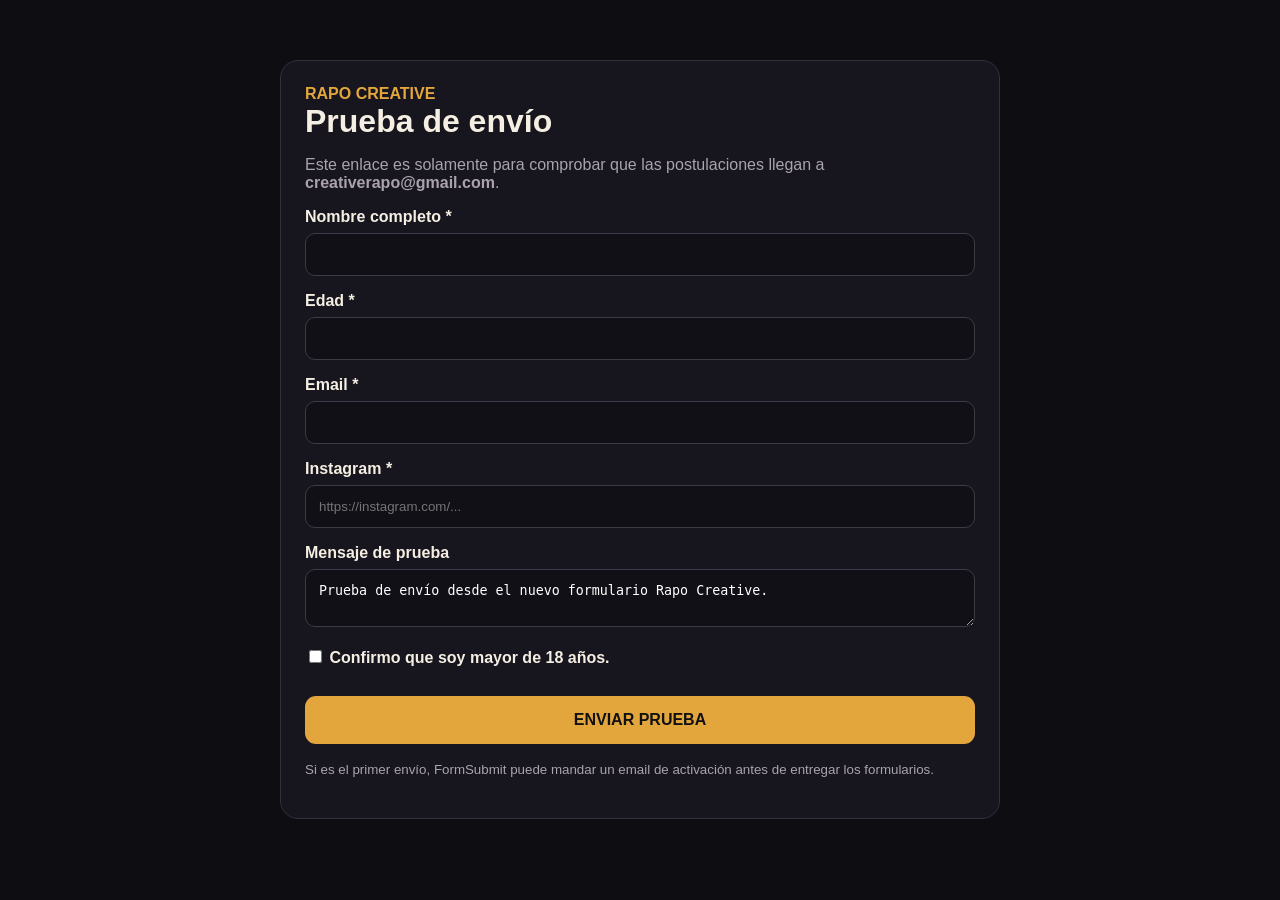
==== index.html @ e2585f9c "Agregar formulario de prueba Rapo Creative" ====
<!doctype html>
<html lang="es">
<head>
<meta charset="utf-8">
<meta name="viewport" content="width=device-width,initial-scale=1">
<title>Prueba Formulario Rapo Creative</title>
<style>
body{margin:0;background:#0E0D12;color:#F5EFE3;font-family:Arial,sans-serif}
main{max-width:720px;margin:40px auto;padding:20px}
.card{background:#17151d;border:1px solid #342f3a;border-radius:18px;padding:24px}
h1{margin:0 0 8px} .gold{color:#E3A63D}
p{color:#aaa3af}
label{display:block;margin:16px 0 7px;font-weight:700}
input,textarea,select{width:100%;box-sizing:border-box;padding:13px;border-radius:10px;border:1px solid #403947;background:#111017;color:#fff}
button{width:100%;padding:15px;margin-top:22px;border:0;border-radius:11px;background:#E3A63D;color:#111;font-weight:800;font-size:16px;cursor:pointer}
small{color:#aaa3af}
</style>
</head>
<body>
<main>
<div class="card">
<div class="gold"><strong>RAPO CREATIVE</strong></div>
<h1>Prueba de envío</h1>
<p>Este enlace es solamente para comprobar que las postulaciones llegan a <strong>creativerapo@gmail.com</strong>.</p>
<form action="https://formsubmit.co/creativerapo@gmail.com" method="POST">
<input type="hidden" name="_subject" value="PRUEBA - Formulario Rapo Creative">
<input type="hidden" name="_template" value="table">
<input type="hidden" name="_next" value="https://raw.githack.com/cristianramirez-mateo/rapo-sitio-web.-/main/gracias.html">
<input type="text" name="_honey" style="display:none">
<label>Nombre completo *</label><input name="Nombre completo" required>
<label>Edad *</label><input type="number" min="18" name="Edad" required>
<label>Email *</label><input type="email" name="Email" required>
<label>Instagram *</label><input type="url" name="Instagram" placeholder="https://instagram.com/..." required>
<label>Mensaje de prueba</label><textarea name="Mensaje de prueba">Prueba de envío desde el nuevo formulario Rapo Creative.</textarea>
<label><input type="checkbox" required style="width:auto"> Confirmo que soy mayor de 18 años.</label>
<button type="submit">ENVIAR PRUEBA</button>
</form>
<p><small>Si es el primer envío, FormSubmit puede mandar un email de activación antes de entregar los formularios.</small></p>
</div>
</main>
</body>
</html>
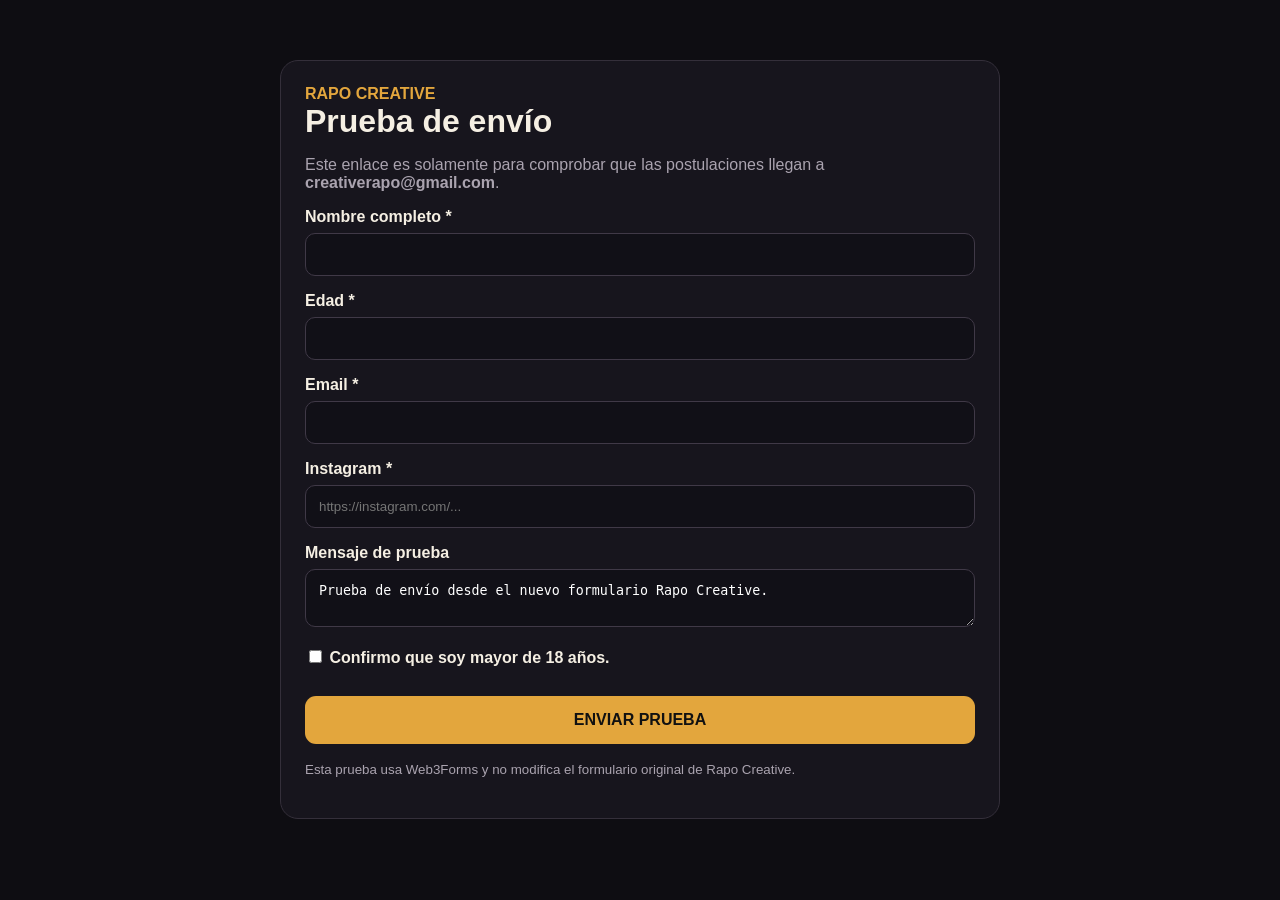
==== commit e7ce7750: "Cambiar formulario de prueba a Web3Forms" ====
--- a/index.html
+++ b/index.html
@@ -22,20 +22,20 @@
 <div class="gold"><strong>RAPO CREATIVE</strong></div>
 <h1>Prueba de envío</h1>
 <p>Este enlace es solamente para comprobar que las postulaciones llegan a <strong>creativerapo@gmail.com</strong>.</p>
-<form action="https://formsubmit.co/creativerapo@gmail.com" method="POST">
-<input type="hidden" name="_subject" value="PRUEBA - Formulario Rapo Creative">
-<input type="hidden" name="_template" value="table">
-<input type="hidden" name="_next" value="https://raw.githack.com/cristianramirez-mateo/rapo-sitio-web.-/main/gracias.html">
-<input type="text" name="_honey" style="display:none">
+<form action="https://api.web3forms.com/submit" method="POST">
+<input type="hidden" name="access_key" value="8ae5354d-b892-465c-84c2-dd9c4e1b7db2">
+<input type="hidden" name="subject" value="PRUEBA - Formulario Rapo Creative">
+<input type="hidden" name="redirect" value="https://raw.githack.com/cristianramirez-mateo/rapo-sitio-web.-/main/gracias.html">
+<input type="checkbox" name="botcheck" style="display:none">
 <label>Nombre completo *</label><input name="Nombre completo" required>
 <label>Edad *</label><input type="number" min="18" name="Edad" required>
-<label>Email *</label><input type="email" name="Email" required>
+<label>Email *</label><input type="email" name="email" required>
 <label>Instagram *</label><input type="url" name="Instagram" placeholder="https://instagram.com/..." required>
 <label>Mensaje de prueba</label><textarea name="Mensaje de prueba">Prueba de envío desde el nuevo formulario Rapo Creative.</textarea>
 <label><input type="checkbox" required style="width:auto"> Confirmo que soy mayor de 18 años.</label>
 <button type="submit">ENVIAR PRUEBA</button>
 </form>
-<p><small>Si es el primer envío, FormSubmit puede mandar un email de activación antes de entregar los formularios.</small></p>
+<p><small>Esta prueba usa Web3Forms y no modifica el formulario original de Rapo Creative.</small></p>
 </div>
 </main>
 </body>
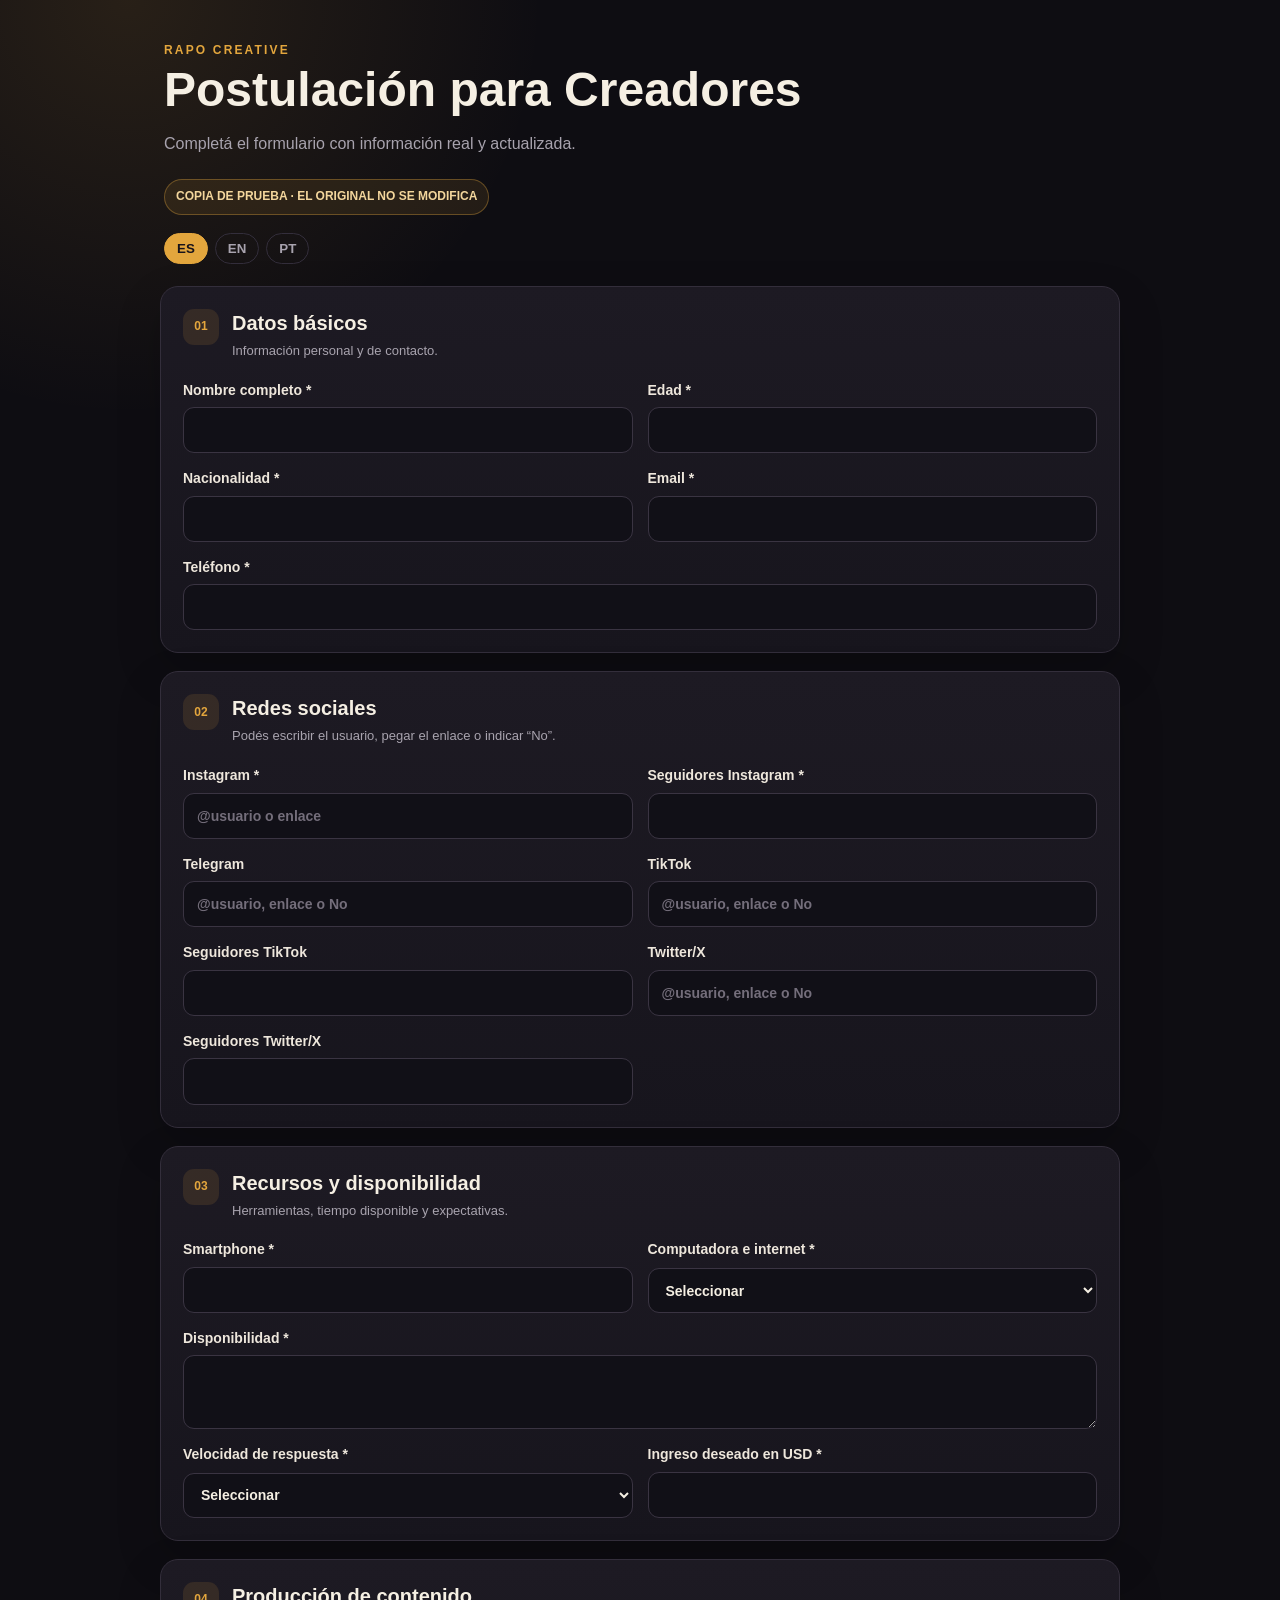
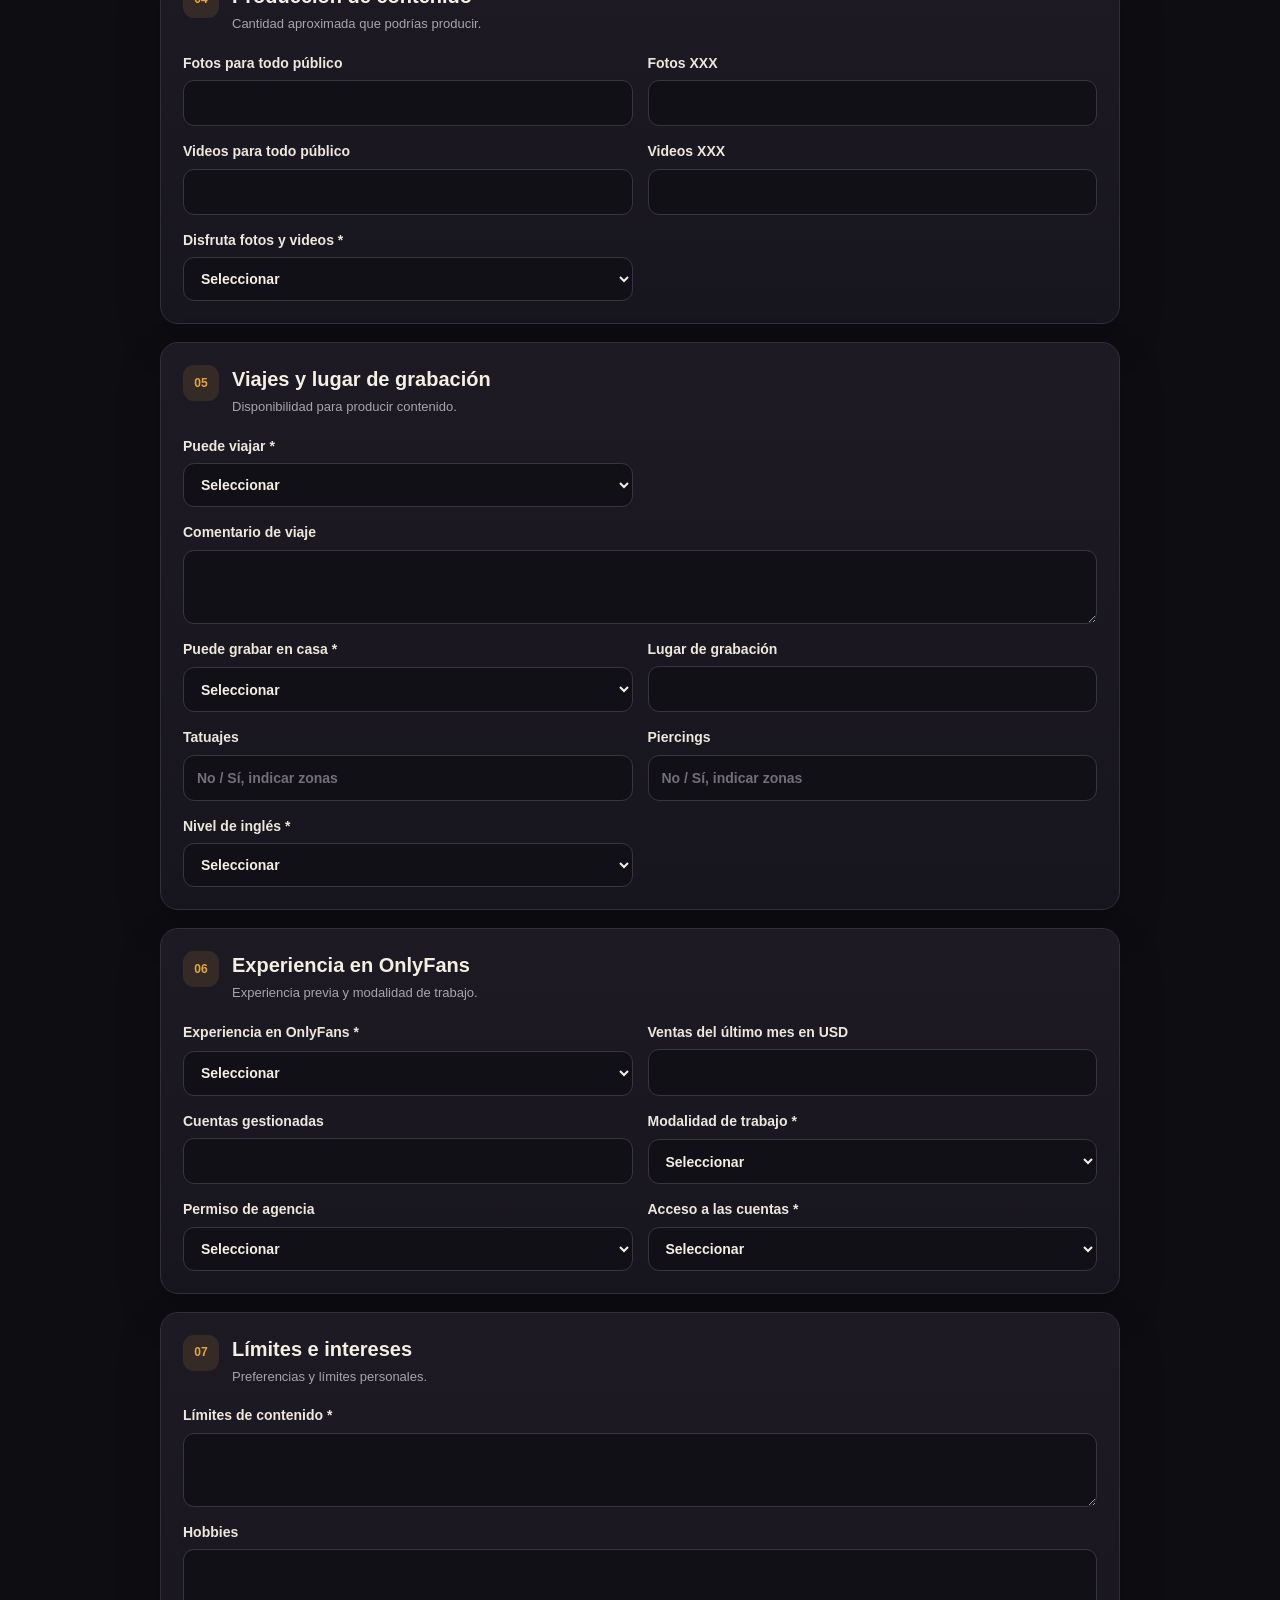
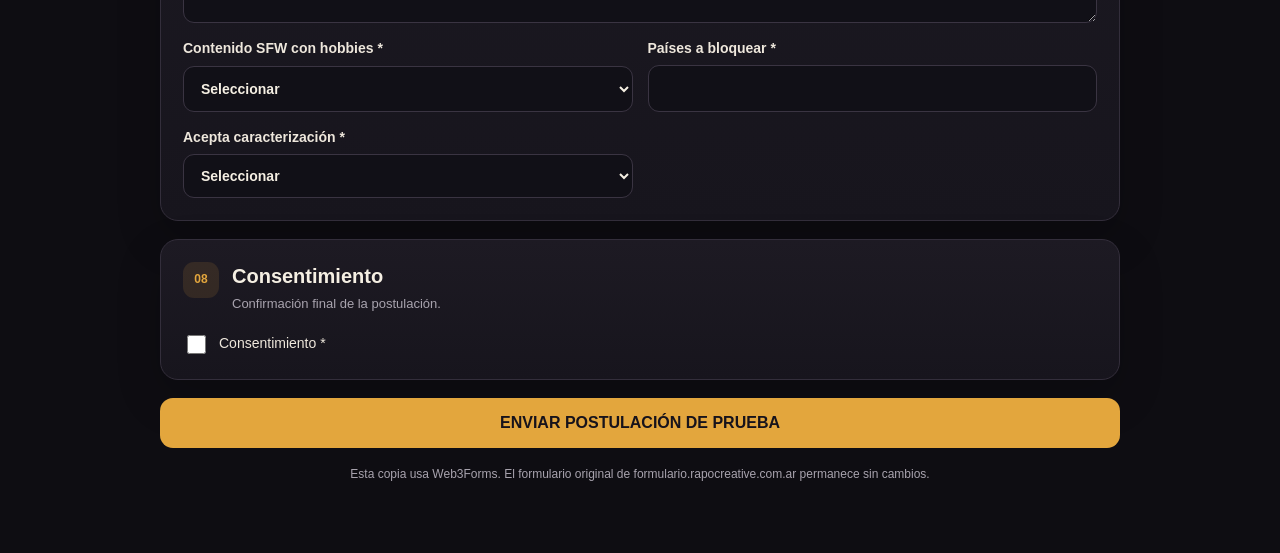
==== commit fe933c3b: "Usar formulario completo como página principal" ====
--- a/index.html
+++ b/index.html
@@ -3,40 +3,173 @@
 <head>
 <meta charset="utf-8">
 <meta name="viewport" content="width=device-width,initial-scale=1">
-<title>Prueba Formulario Rapo Creative</title>
+<title>Rapo Creative — Postulación para Creadores (Prueba)</title>
 <style>
-body{margin:0;background:#0E0D12;color:#F5EFE3;font-family:Arial,sans-serif}
-main{max-width:720px;margin:40px auto;padding:20px}
-.card{background:#17151d;border:1px solid #342f3a;border-radius:18px;padding:24px}
-h1{margin:0 0 8px} .gold{color:#E3A63D}
-p{color:#aaa3af}
-label{display:block;margin:16px 0 7px;font-weight:700}
-input,textarea,select{width:100%;box-sizing:border-box;padding:13px;border-radius:10px;border:1px solid #403947;background:#111017;color:#fff}
-button{width:100%;padding:15px;margin-top:22px;border:0;border-radius:11px;background:#E3A63D;color:#111;font-weight:800;font-size:16px;cursor:pointer}
-small{color:#aaa3af}
+:root{--bg:#0E0D12;--panel:#17151d;--panel2:#1d1a23;--gold:#E3A63D;--cream:#F5EFE3;--muted:#A8A3AE;--line:#332e3b;--ok:#b9efc8;--err:#ffc2c2}
+*{box-sizing:border-box}html{scroll-behavior:smooth}body{margin:0;background:radial-gradient(circle at 10% 0%,rgba(227,166,61,.12),transparent 26rem),var(--bg);color:var(--cream);font-family:Arial,Helvetica,sans-serif;line-height:1.45}
+main{width:min(960px,calc(100% - 24px));margin:0 auto;padding:34px 0 70px}.hero{padding:8px 4px 22px}.brand{color:var(--gold);font-size:12px;letter-spacing:.18em;font-weight:800}.hero h1{margin:5px 0 10px;font-size:clamp(30px,5vw,48px);line-height:1.08}.hero p{color:var(--muted);max-width:720px}.test{display:inline-block;margin-top:8px;padding:8px 11px;border-radius:999px;background:rgba(227,166,61,.10);border:1px solid rgba(227,166,61,.35);color:#f3d69c;font-size:12px;font-weight:700}
+.langs{display:flex;gap:7px;margin-top:18px}.lang{border:1px solid var(--line);background:transparent;color:var(--muted);border-radius:999px;padding:7px 12px;font-weight:800;cursor:pointer}.lang.active{background:var(--gold);color:#17131b;border-color:var(--gold)}
+form{display:grid;gap:18px}.card{background:linear-gradient(180deg,var(--panel2),var(--panel));border:1px solid var(--line);border-radius:18px;padding:22px;box-shadow:0 18px 45px rgba(0,0,0,.18)}
+.heading{display:flex;gap:13px;align-items:flex-start;margin-bottom:19px}.num{width:36px;height:36px;display:grid;place-items:center;border-radius:11px;background:rgba(227,166,61,.12);color:var(--gold);font-weight:800;font-size:12px}.heading h2{margin:0;font-size:20px}.heading p{margin:4px 0 0;color:var(--muted);font-size:13px}
+.grid{display:grid;grid-template-columns:repeat(2,minmax(0,1fr));gap:15px}.full{grid-column:1/-1}
+label{display:grid;gap:7px;color:#eee7dc;font-size:14px;font-weight:700}input,select,textarea{width:100%;border:1px solid #3a3442;background:#111017;color:var(--cream);border-radius:11px;padding:12px 13px;font:inherit;outline:none}textarea{resize:vertical;min-height:74px}input:focus,select:focus,textarea:focus{border-color:var(--gold);box-shadow:0 0 0 3px rgba(227,166,61,.12)}input::placeholder,textarea::placeholder{color:#746e7b}
+.check{display:flex;align-items:flex-start;gap:10px}.check input{width:19px;height:19px;margin-top:2px;accent-color:var(--gold)}.check label{display:block;font-weight:500}
+button.submit{width:100%;border:0;border-radius:13px;padding:16px;background:var(--gold);color:#17131b;font-size:16px;font-weight:900;cursor:pointer}button.submit:disabled{opacity:.6;cursor:not-allowed}
+#result{display:none;padding:14px;border-radius:11px;font-weight:700}.ok{display:block!important;background:#13371f;color:var(--ok);border:1px solid #285d38}.err{display:block!important;background:#3c1717;color:var(--err);border:1px solid #704040}
+.note{text-align:center;color:var(--muted);font-size:12px;margin:0}.hp{display:none!important}
+@media(max-width:700px){.grid{grid-template-columns:1fr}.full{grid-column:auto}.card{padding:17px}}
 </style>
 </head>
 <body>
 <main>
-<div class="card">
-<div class="gold"><strong>RAPO CREATIVE</strong></div>
-<h1>Prueba de envío</h1>
-<p>Este enlace es solamente para comprobar que las postulaciones llegan a <strong>creativerapo@gmail.com</strong>.</p>
-<form action="https://api.web3forms.com/submit" method="POST">
+<section class="hero">
+  <div class="brand">RAPO CREATIVE</div>
+  <h1 id="pageTitle">Postulación para Creadores</h1>
+  <p id="pageIntro">Completá el formulario con información real y actualizada.</p>
+  <span class="test">COPIA DE PRUEBA · EL ORIGINAL NO SE MODIFICA</span>
+  <div class="langs">
+    <button class="lang active" type="button" data-lang="ES">ES</button>
+    <button class="lang" type="button" data-lang="EN">EN</button>
+    <button class="lang" type="button" data-lang="PT">PT</button>
+  </div>
+</section>
+
+<form id="applicationForm">
 <input type="hidden" name="access_key" value="8ae5354d-b892-465c-84c2-dd9c4e1b7db2">
-<input type="hidden" name="subject" value="PRUEBA - Formulario Rapo Creative">
-<input type="hidden" name="redirect" value="https://raw.githack.com/cristianramirez-mateo/rapo-sitio-web.-/main/gracias.html">
-<input type="checkbox" name="botcheck" style="display:none">
-<label>Nombre completo *</label><input name="Nombre completo" required>
-<label>Edad *</label><input type="number" min="18" name="Edad" required>
-<label>Email *</label><input type="email" name="email" required>
-<label>Instagram *</label><input type="url" name="Instagram" placeholder="https://instagram.com/..." required>
-<label>Mensaje de prueba</label><textarea name="Mensaje de prueba">Prueba de envío desde el nuevo formulario Rapo Creative.</textarea>
-<label><input type="checkbox" required style="width:auto"> Confirmo que soy mayor de 18 años.</label>
-<button type="submit">ENVIAR PRUEBA</button>
+<input type="hidden" name="subject" value="Nueva postulación Rapo Creative">
+<input type="hidden" name="Idioma" id="idioma" value="ES">
+<input type="checkbox" name="botcheck" class="hp">
+
+<section class="card">
+<div class="heading"><div class="num">01</div><div><h2>Datos básicos</h2><p>Información personal y de contacto.</p></div></div>
+<div class="grid">
+<label>Nombre completo *<input name="Nombre completo" autocomplete="name" required></label>
+<label>Edad *<input type="number" name="Edad" min="18" max="99" required></label>
+<label>Nacionalidad *<input name="Nacionalidad" required></label>
+<label>Email *<input type="email" name="Email" autocomplete="email" required></label>
+<label class="full">Teléfono *<input type="tel" name="Teléfono" autocomplete="tel" required></label>
+</div>
+</section>
+
+<section class="card">
+<div class="heading"><div class="num">02</div><div><h2>Redes sociales</h2><p>Podés escribir el usuario, pegar el enlace o indicar “No”.</p></div></div>
+<div class="grid">
+<label>Instagram *<input name="Instagram" placeholder="@usuario o enlace" required></label>
+<label>Seguidores Instagram *<input type="number" name="Seguidores Instagram" min="0" required></label>
+<label>Telegram<input name="Telegram" placeholder="@usuario, enlace o No"></label>
+<label>TikTok<input name="TikTok" placeholder="@usuario, enlace o No"></label>
+<label>Seguidores TikTok<input type="number" name="Seguidores TikTok" min="0"></label>
+<label>Twitter/X<input name="Twitter/X" placeholder="@usuario, enlace o No"></label>
+<label>Seguidores Twitter/X<input type="number" name="Seguidores Twitter/X" min="0"></label>
+</div>
+</section>
+
+<section class="card">
+<div class="heading"><div class="num">03</div><div><h2>Recursos y disponibilidad</h2><p>Herramientas, tiempo disponible y expectativas.</p></div></div>
+<div class="grid">
+<label>Smartphone *<input name="Smartphone" required></label>
+<label>Computadora e internet *
+<select name="Computadora e internet" required><option value="">Seleccionar</option><option>Tengo ambos</option><option>Solo computadora</option><option>Solo internet</option><option>No tengo</option></select></label>
+<label class="full">Disponibilidad *<textarea name="Disponibilidad" required></textarea></label>
+<label>Velocidad de respuesta *
+<select name="Velocidad de respuesta" required><option value="">Seleccionar</option><option>Rápido</option><option>Normal</option><option>Limitado</option></select></label>
+<label>Ingreso deseado en USD *<input type="number" name="Ingreso deseado en USD" min="0" step="1" required></label>
+</div>
+</section>
+
+<section class="card">
+<div class="heading"><div class="num">04</div><div><h2>Producción de contenido</h2><p>Cantidad aproximada que podrías producir.</p></div></div>
+<div class="grid">
+<label>Fotos para todo público<input type="number" name="Fotos para todo público" min="0"></label>
+<label>Fotos XXX<input type="number" name="Fotos XXX" min="0"></label>
+<label>Videos para todo público<input type="number" name="Videos para todo público" min="0"></label>
+<label>Videos XXX<input type="number" name="Videos XXX" min="0"></label>
+<label>Disfruta fotos y videos *
+<select name="Disfruta fotos y videos" required><option value="">Seleccionar</option><option>Sí</option><option>No</option></select></label>
+</div>
+</section>
+
+<section class="card">
+<div class="heading"><div class="num">05</div><div><h2>Viajes y lugar de grabación</h2><p>Disponibilidad para producir contenido.</p></div></div>
+<div class="grid">
+<label>Puede viajar *
+<select name="Puede viajar" required><option value="">Seleccionar</option><option>Sí</option><option>No</option></select></label>
+<label class="full">Comentario de viaje<textarea name="Comentario de viaje"></textarea></label>
+<label>Puede grabar en casa *
+<select name="Puede grabar en casa" required><option value="">Seleccionar</option><option>Sí</option><option>No</option></select></label>
+<label>Lugar de grabación<input name="Lugar de grabación"></label>
+<label>Tatuajes<input name="Tatuajes" placeholder="No / Sí, indicar zonas"></label>
+<label>Piercings<input name="Piercings" placeholder="No / Sí, indicar zonas"></label>
+<label>Nivel de inglés *
+<select name="Nivel de inglés" required><option value="">Seleccionar</option><option>0</option><option>Básico</option><option>Intermedio</option><option>Avanzado</option></select></label>
+</div>
+</section>
+
+<section class="card">
+<div class="heading"><div class="num">06</div><div><h2>Experiencia en OnlyFans</h2><p>Experiencia previa y modalidad de trabajo.</p></div></div>
+<div class="grid">
+<label>Experiencia en OnlyFans *
+<select name="Experiencia en OnlyFans" required><option value="">Seleccionar</option><option>Sí</option><option>No</option></select></label>
+<label>Ventas del último mes en USD<input type="number" name="Ventas del último mes en USD" min="0" step="0.01"></label>
+<label>Cuentas gestionadas<input type="number" name="Cuentas gestionadas" min="0"></label>
+<label>Modalidad de trabajo *
+<select name="Modalidad de trabajo" required><option value="">Seleccionar</option><option>Sola</option><option>Con agencia</option><option>Con equipo</option></select></label>
+<label>Permiso de agencia
+<select name="Permiso de agencia"><option value="">Seleccionar</option><option>Sí</option><option>No</option><option>No aplica</option></select></label>
+<label>Acceso a las cuentas *
+<select name="Acceso a las cuentas" required><option value="">Seleccionar</option><option>Mantener acceso</option><option>Acceso compartido</option><option>A definir</option></select></label>
+</div>
+</section>
+
+<section class="card">
+<div class="heading"><div class="num">07</div><div><h2>Límites e intereses</h2><p>Preferencias y límites personales.</p></div></div>
+<div class="grid">
+<label class="full">Límites de contenido *<textarea name="Límites de contenido" required></textarea></label>
+<label class="full">Hobbies<textarea name="Hobbies"></textarea></label>
+<label>Contenido SFW con hobbies *
+<select name="Contenido SFW con hobbies" required><option value="">Seleccionar</option><option>Sí</option><option>No</option></select></label>
+<label>Países a bloquear *<input name="Países a bloquear" required></label>
+<label>Acepta caracterización *
+<select name="Acepta caracterización" required><option value="">Seleccionar</option><option>Sí</option><option>No</option><option>Depende</option></select></label>
+</div>
+</section>
+
+<section class="card">
+<div class="heading"><div class="num">08</div><div><h2>Consentimiento</h2><p>Confirmación final de la postulación.</p></div></div>
+<div class="check">
+<input id="consent" type="checkbox" name="Consentimiento" value="Sí" required>
+<label for="consent">Consentimiento *</label>
+</div>
+</section>
+
+<div id="result"></div>
+<button class="submit" id="submitBtn" type="submit">ENVIAR POSTULACIÓN DE PRUEBA</button>
+<p class="note">Esta copia usa Web3Forms. El formulario original de formulario.rapocreative.com.ar permanece sin cambios.</p>
 </form>
-<p><small>Esta prueba usa Web3Forms y no modifica el formulario original de Rapo Creative.</small></p>
-</div>
 </main>
+<script>
+const form=document.getElementById('applicationForm');
+const result=document.getElementById('result');
+const btn=document.getElementById('submitBtn');
+const idioma=document.getElementById('idioma');
+document.querySelectorAll('.lang').forEach(b=>b.addEventListener('click',()=>{
+ document.querySelectorAll('.lang').forEach(x=>x.classList.remove('active'));
+ b.classList.add('active'); idioma.value=b.dataset.lang;
+}));
+form.addEventListener('submit',async(e)=>{
+ e.preventDefault(); result.className=''; result.style.display='none'; result.textContent='';
+ if(!form.checkValidity()){form.reportValidity();return}
+ btn.disabled=true;btn.textContent='ENVIANDO...';
+ try{
+  const obj=Object.fromEntries(new FormData(form).entries());
+  obj.Email=obj.Email||''; obj.email=obj.Email;
+  const res=await fetch('https://api.web3forms.com/submit',{method:'POST',headers:{'Content-Type':'application/json','Accept':'application/json'},body:JSON.stringify(obj)});
+  const data=await res.json().catch(()=>({}));
+  if(res.ok&&data.success){result.textContent='✓ Postulación enviada correctamente. Revisá creativerapo@gmail.com.';result.className='ok';form.reset();idioma.value='ES'}
+  else{result.textContent='Error Web3Forms: '+(data.message||('HTTP '+res.status));result.className='err'}
+ }catch(err){result.textContent='Error de conexión: '+err.message;result.className='err'}
+ finally{btn.disabled=false;btn.textContent='ENVIAR POSTULACIÓN DE PRUEBA'}
+});
+</script>
 </body>
 </html>
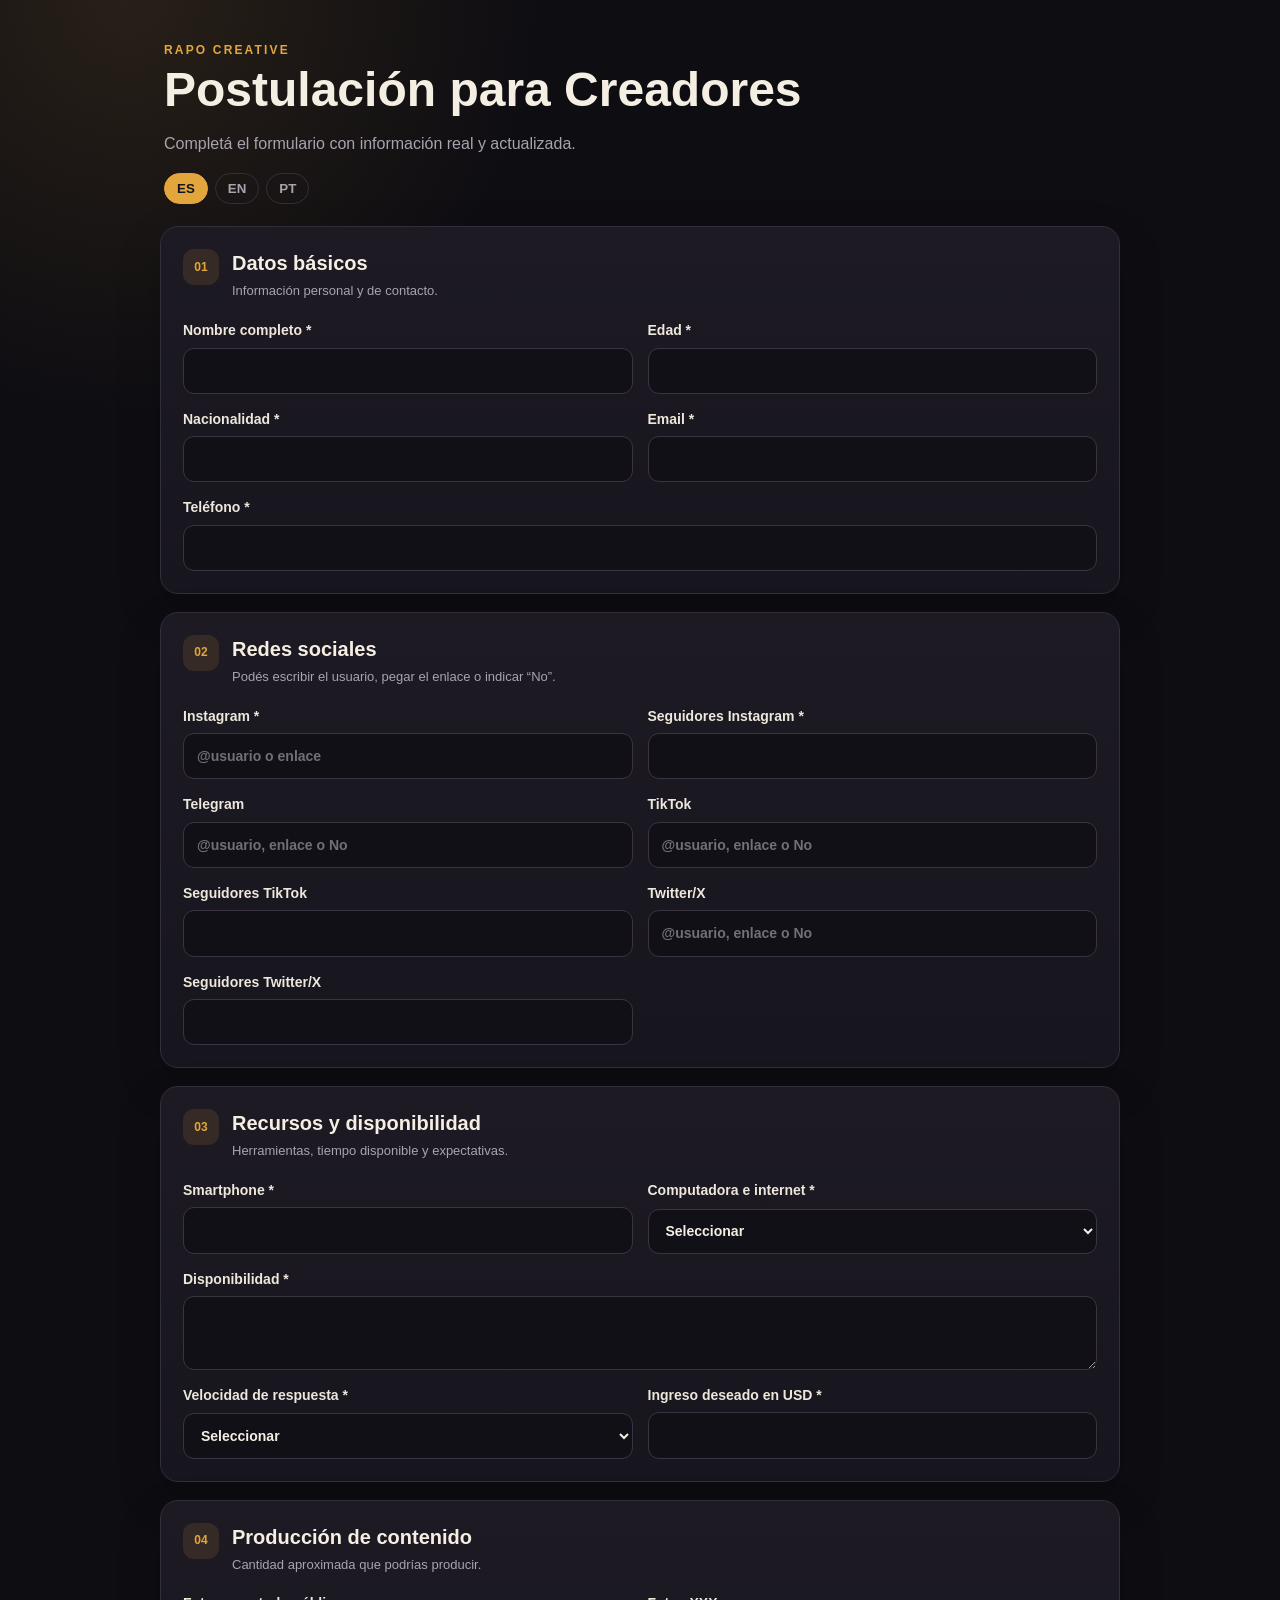
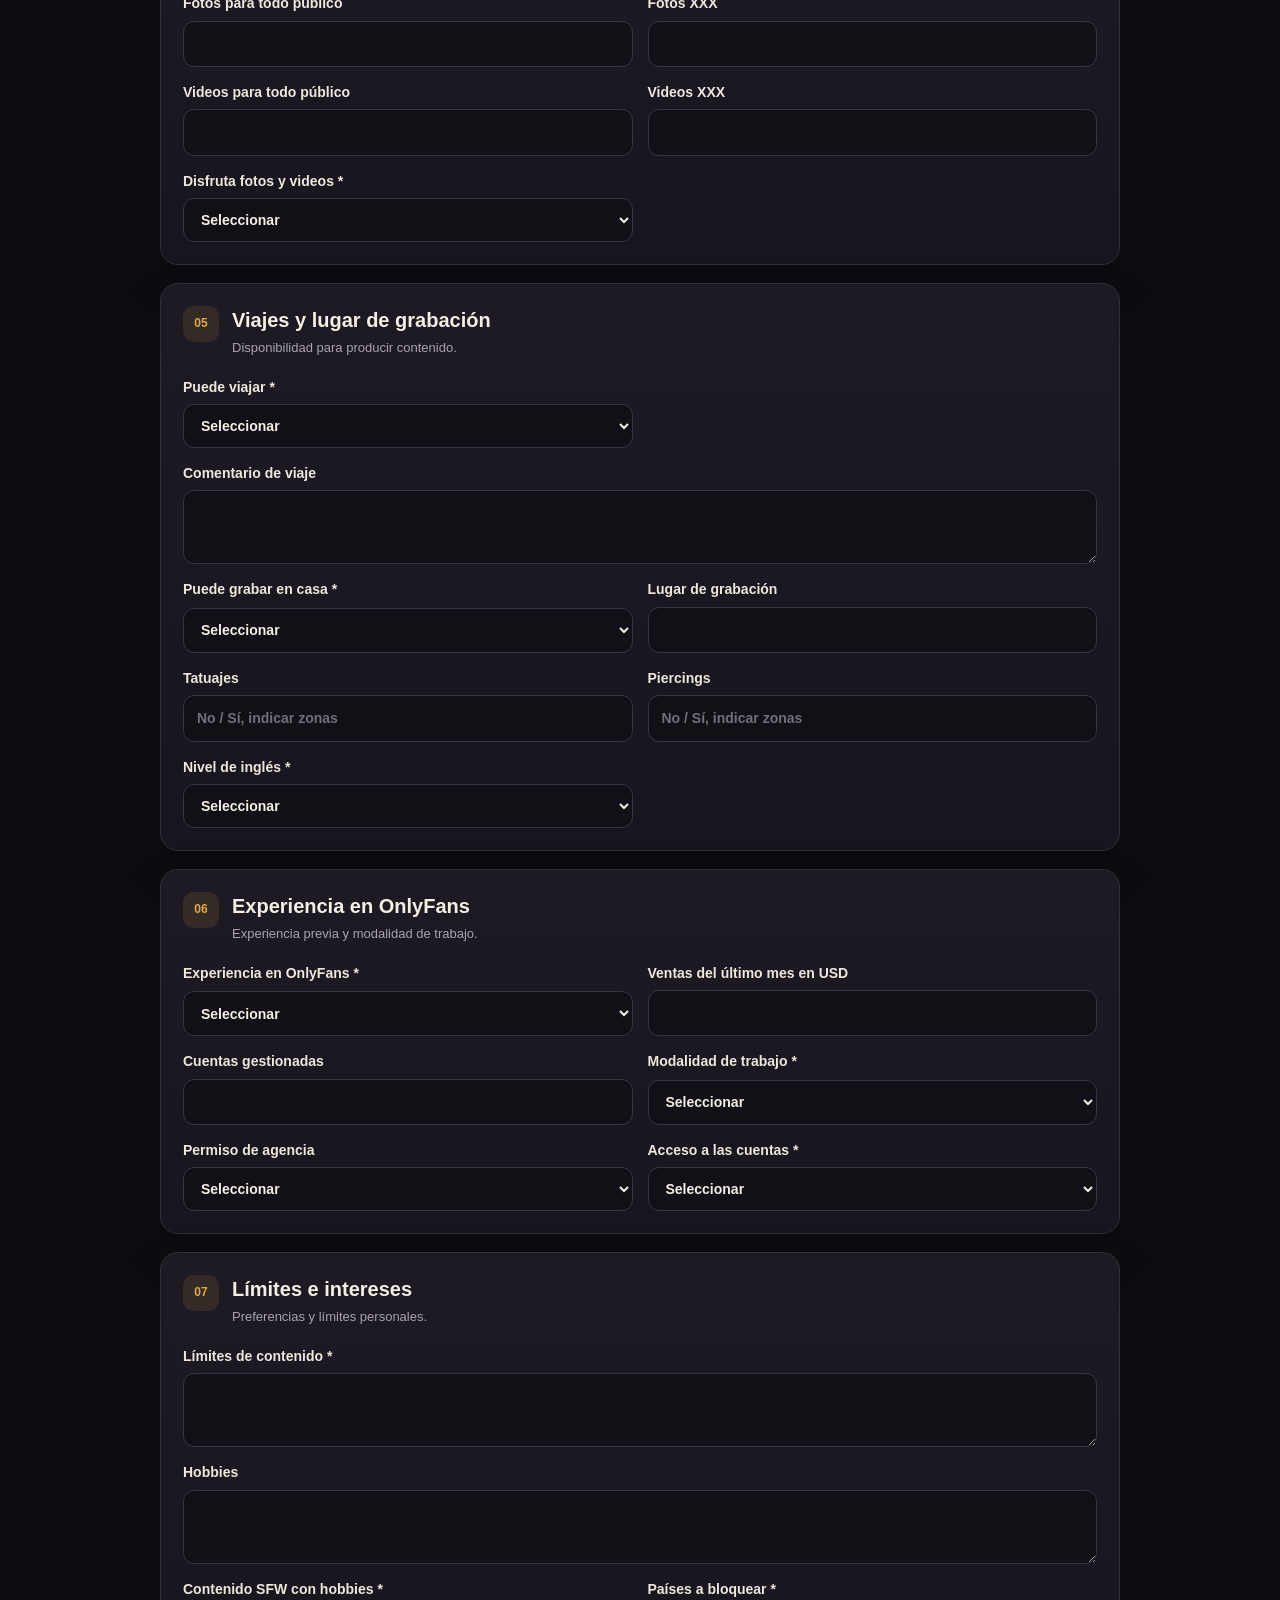
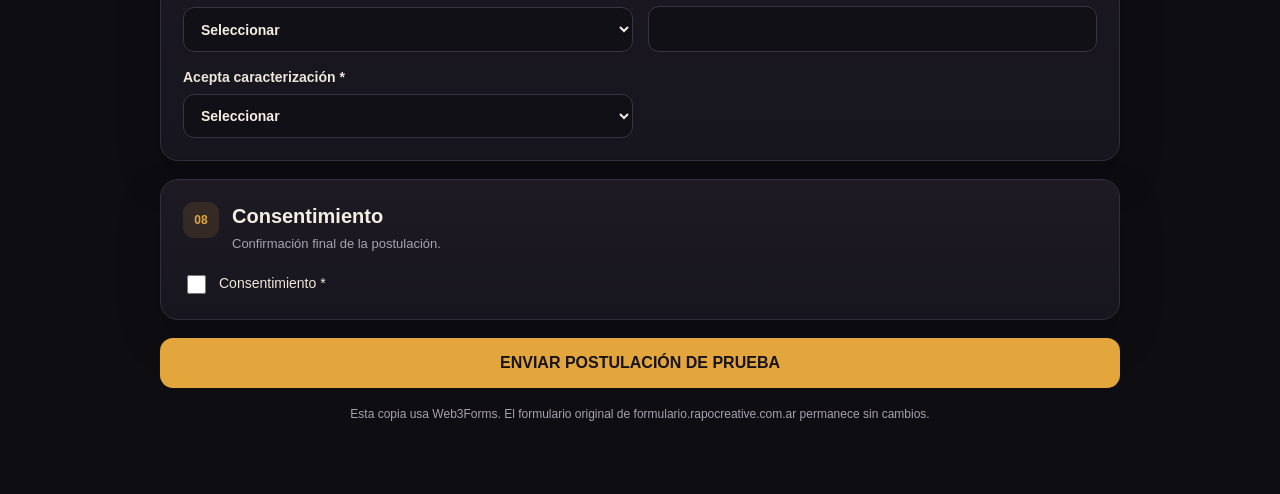
==== commit 65c81c4d: "Quitar aviso de copia de prueba" ====
--- a/index.html
+++ b/index.html
@@ -26,7 +26,7 @@
   <div class="brand">RAPO CREATIVE</div>
   <h1 id="pageTitle">Postulación para Creadores</h1>
   <p id="pageIntro">Completá el formulario con información real y actualizada.</p>
-  <span class="test">COPIA DE PRUEBA · EL ORIGINAL NO SE MODIFICA</span>
+  
   <div class="langs">
     <button class="lang active" type="button" data-lang="ES">ES</button>
     <button class="lang" type="button" data-lang="EN">EN</button>
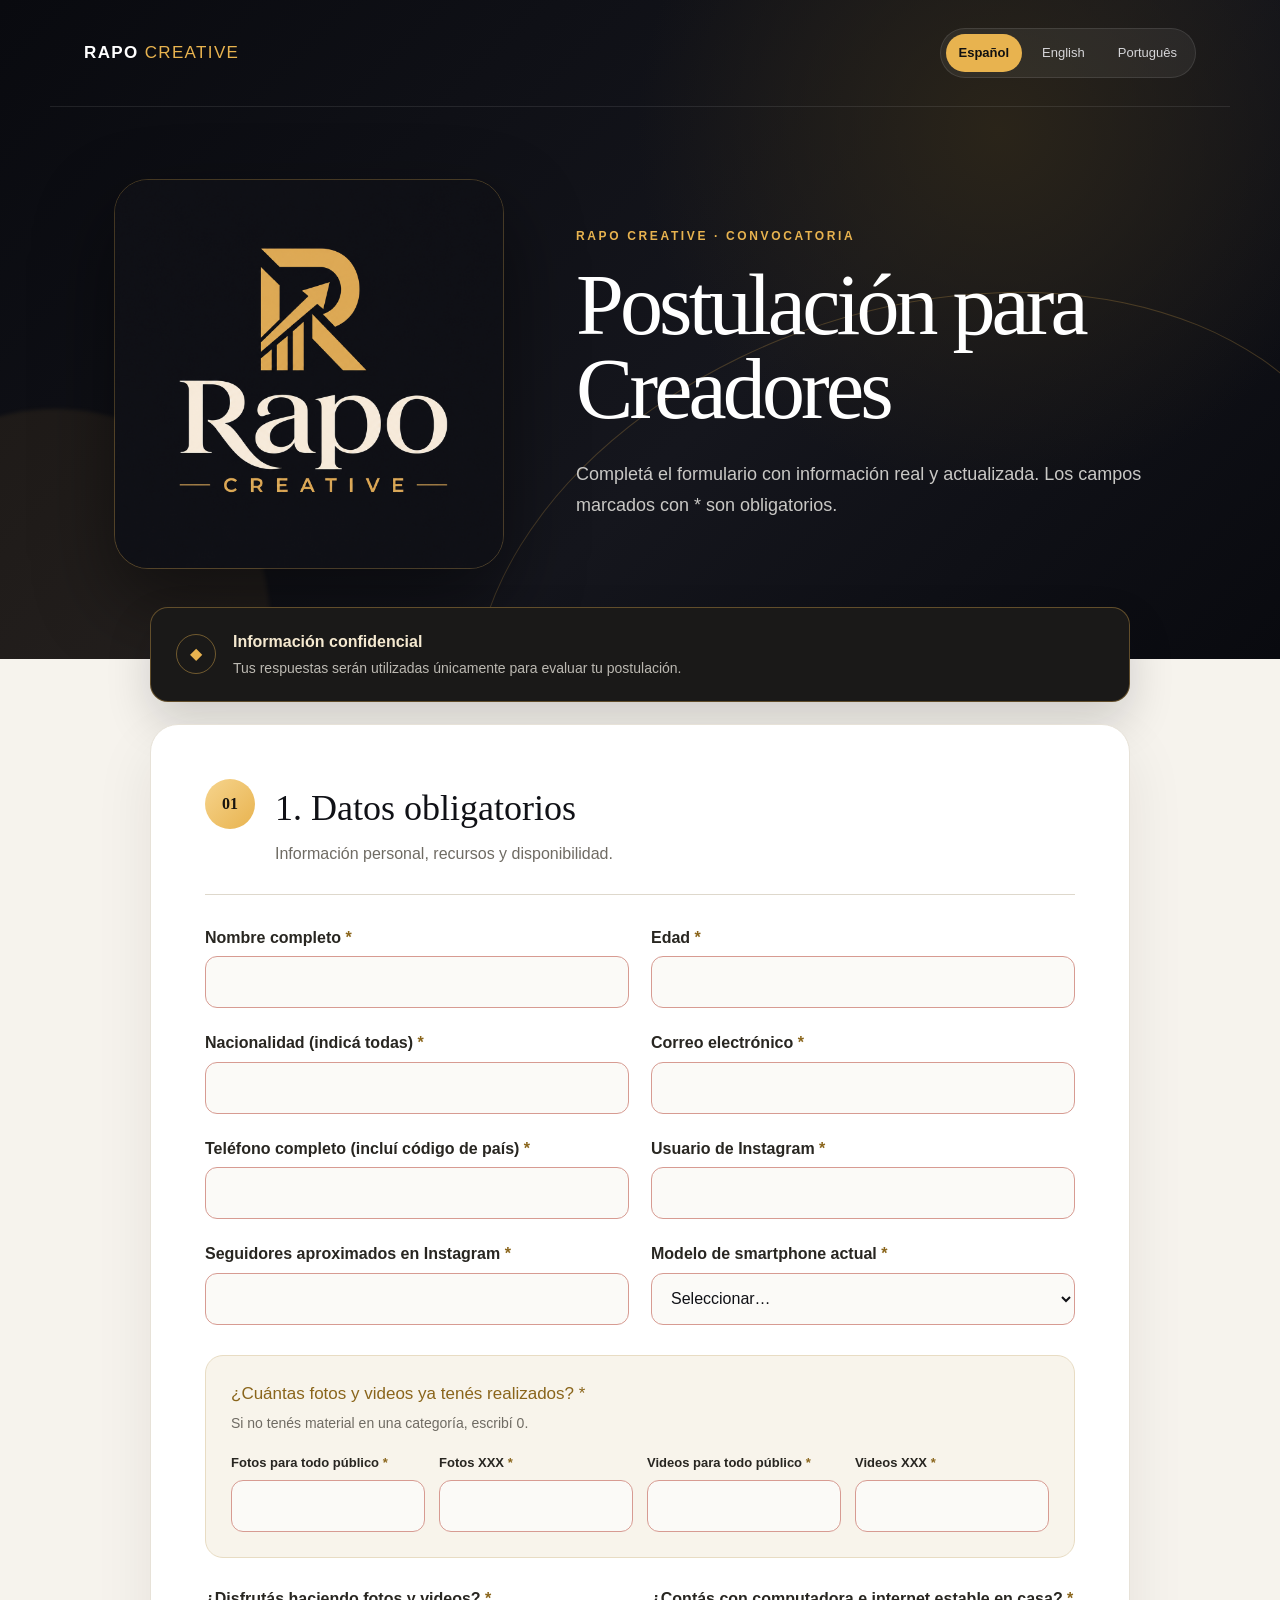
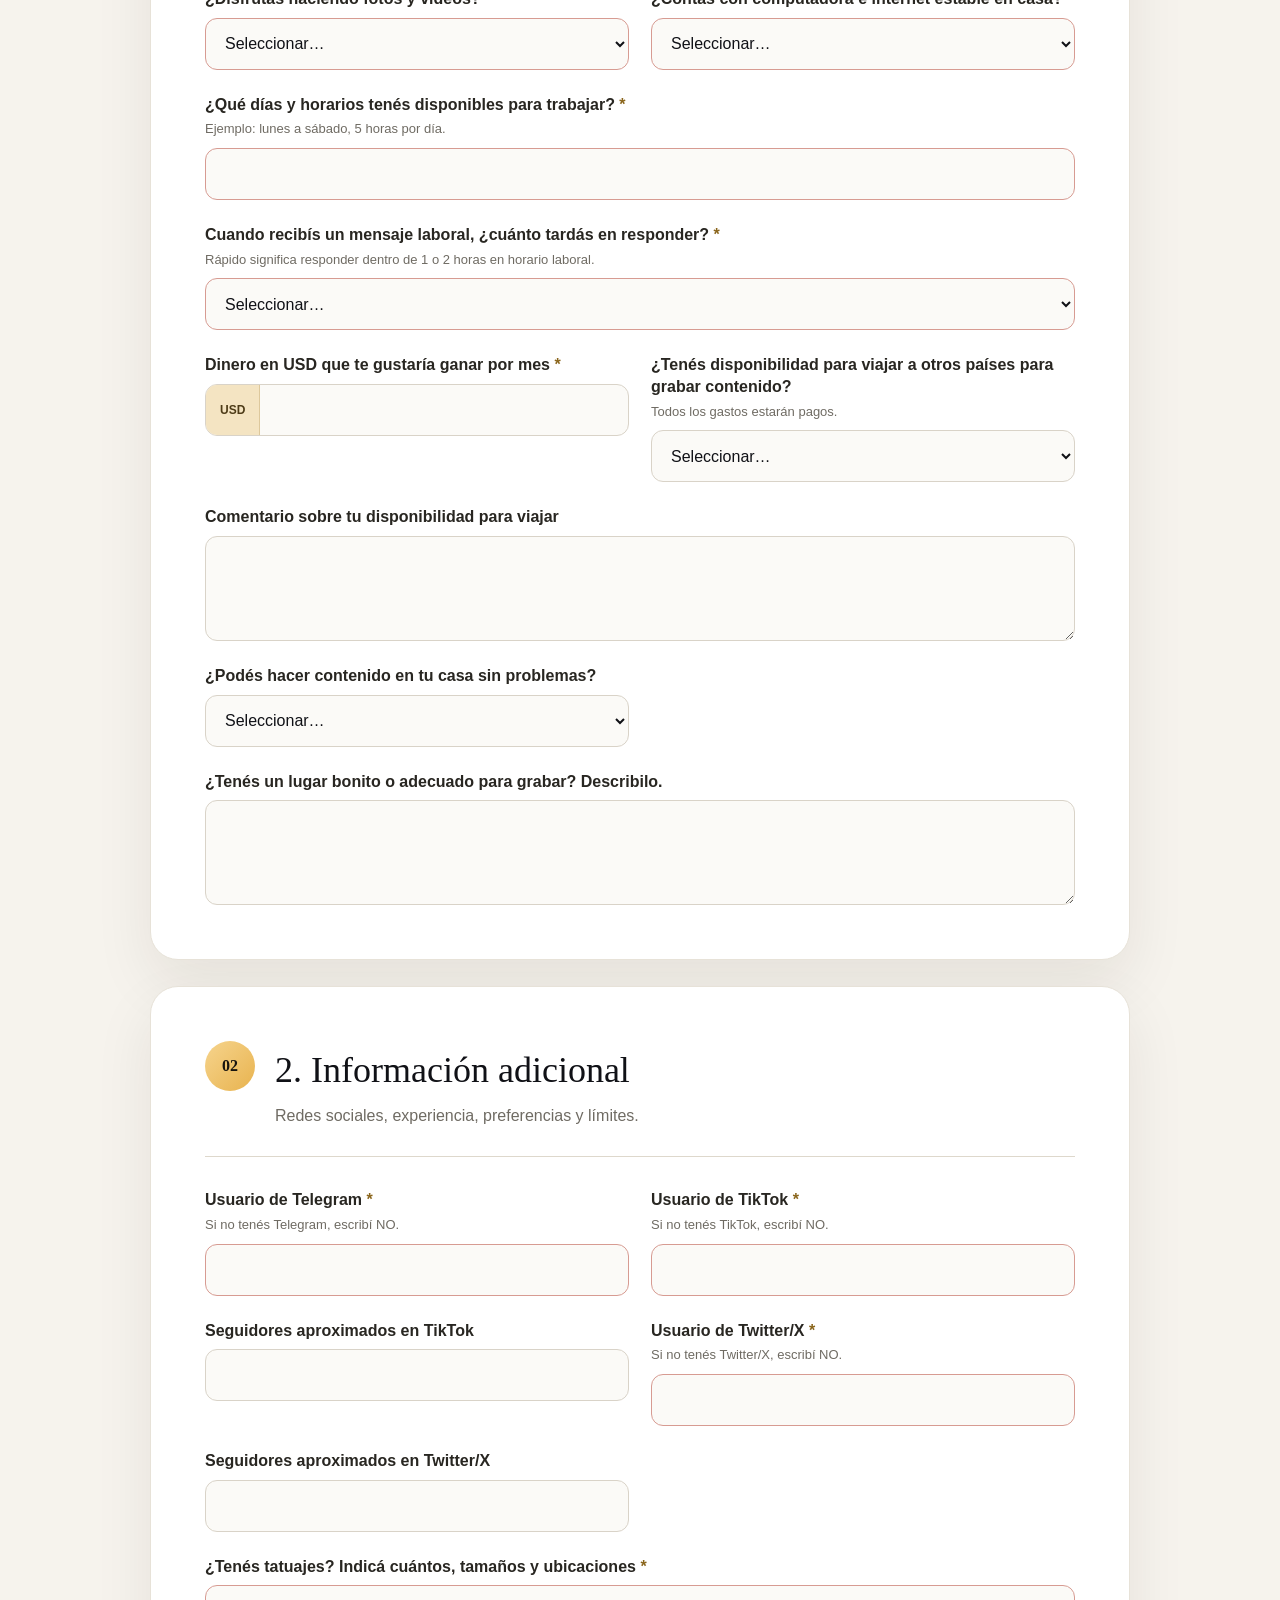
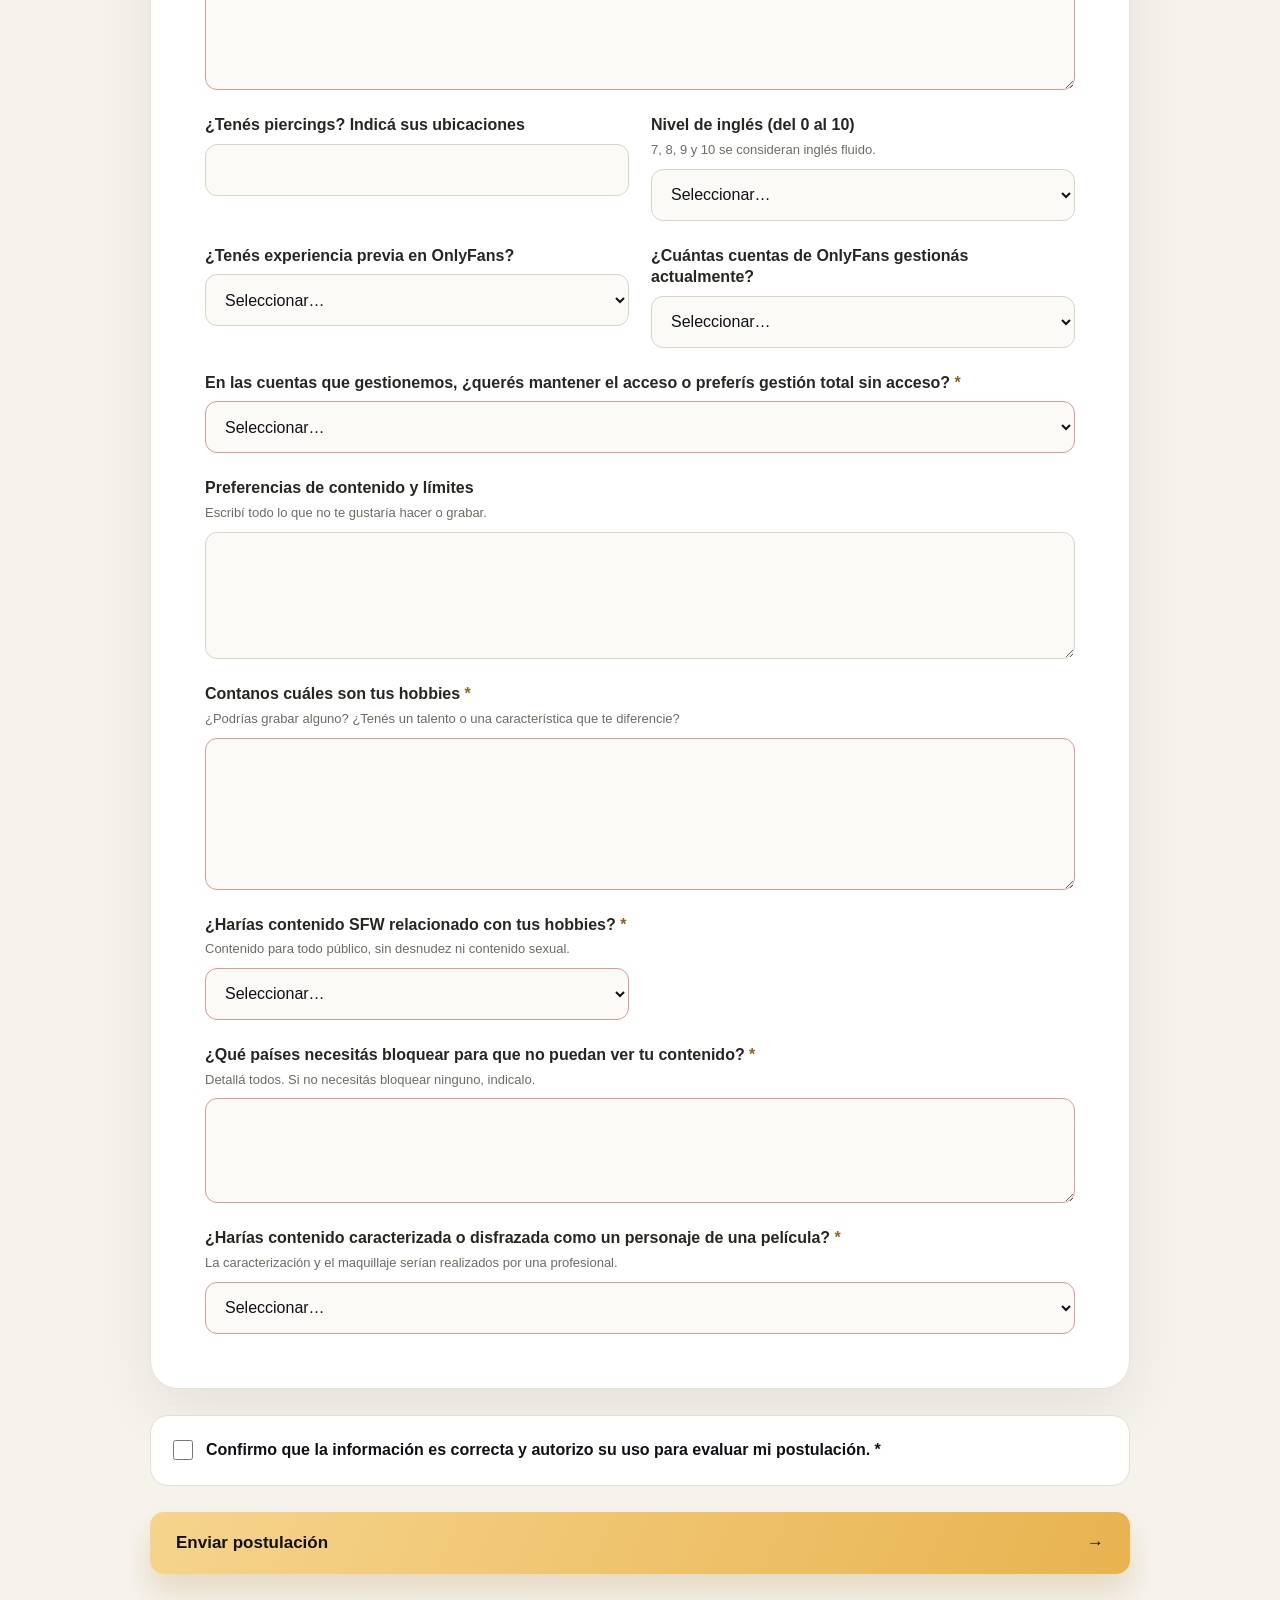
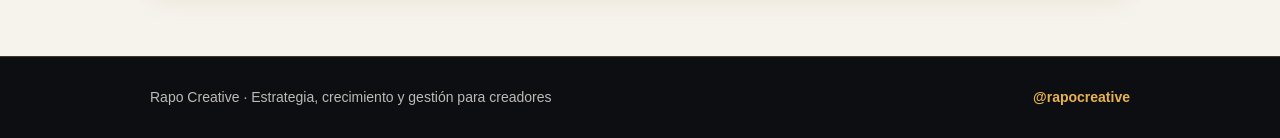
==== commit b2e90424: "Igualar formulario original y mantener envío por Web3Forms" ====
--- a/index.html
+++ b/index.html
@@ -1,175 +1,29 @@
-<!doctype html>
-<html lang="es">
-<head>
-<meta charset="utf-8">
-<meta name="viewport" content="width=device-width,initial-scale=1">
-<title>Rapo Creative — Postulación para Creadores (Prueba)</title>
-<style>
-:root{--bg:#0E0D12;--panel:#17151d;--panel2:#1d1a23;--gold:#E3A63D;--cream:#F5EFE3;--muted:#A8A3AE;--line:#332e3b;--ok:#b9efc8;--err:#ffc2c2}
-*{box-sizing:border-box}html{scroll-behavior:smooth}body{margin:0;background:radial-gradient(circle at 10% 0%,rgba(227,166,61,.12),transparent 26rem),var(--bg);color:var(--cream);font-family:Arial,Helvetica,sans-serif;line-height:1.45}
-main{width:min(960px,calc(100% - 24px));margin:0 auto;padding:34px 0 70px}.hero{padding:8px 4px 22px}.brand{color:var(--gold);font-size:12px;letter-spacing:.18em;font-weight:800}.hero h1{margin:5px 0 10px;font-size:clamp(30px,5vw,48px);line-height:1.08}.hero p{color:var(--muted);max-width:720px}.test{display:inline-block;margin-top:8px;padding:8px 11px;border-radius:999px;background:rgba(227,166,61,.10);border:1px solid rgba(227,166,61,.35);color:#f3d69c;font-size:12px;font-weight:700}
-.langs{display:flex;gap:7px;margin-top:18px}.lang{border:1px solid var(--line);background:transparent;color:var(--muted);border-radius:999px;padding:7px 12px;font-weight:800;cursor:pointer}.lang.active{background:var(--gold);color:#17131b;border-color:var(--gold)}
-form{display:grid;gap:18px}.card{background:linear-gradient(180deg,var(--panel2),var(--panel));border:1px solid var(--line);border-radius:18px;padding:22px;box-shadow:0 18px 45px rgba(0,0,0,.18)}
-.heading{display:flex;gap:13px;align-items:flex-start;margin-bottom:19px}.num{width:36px;height:36px;display:grid;place-items:center;border-radius:11px;background:rgba(227,166,61,.12);color:var(--gold);font-weight:800;font-size:12px}.heading h2{margin:0;font-size:20px}.heading p{margin:4px 0 0;color:var(--muted);font-size:13px}
-.grid{display:grid;grid-template-columns:repeat(2,minmax(0,1fr));gap:15px}.full{grid-column:1/-1}
-label{display:grid;gap:7px;color:#eee7dc;font-size:14px;font-weight:700}input,select,textarea{width:100%;border:1px solid #3a3442;background:#111017;color:var(--cream);border-radius:11px;padding:12px 13px;font:inherit;outline:none}textarea{resize:vertical;min-height:74px}input:focus,select:focus,textarea:focus{border-color:var(--gold);box-shadow:0 0 0 3px rgba(227,166,61,.12)}input::placeholder,textarea::placeholder{color:#746e7b}
-.check{display:flex;align-items:flex-start;gap:10px}.check input{width:19px;height:19px;margin-top:2px;accent-color:var(--gold)}.check label{display:block;font-weight:500}
-button.submit{width:100%;border:0;border-radius:13px;padding:16px;background:var(--gold);color:#17131b;font-size:16px;font-weight:900;cursor:pointer}button.submit:disabled{opacity:.6;cursor:not-allowed}
-#result{display:none;padding:14px;border-radius:11px;font-weight:700}.ok{display:block!important;background:#13371f;color:var(--ok);border:1px solid #285d38}.err{display:block!important;background:#3c1717;color:var(--err);border:1px solid #704040}
-.note{text-align:center;color:var(--muted);font-size:12px;margin:0}.hp{display:none!important}
-@media(max-width:700px){.grid{grid-template-columns:1fr}.full{grid-column:auto}.card{padding:17px}}
-</style>
-</head>
-<body>
-<main>
-<section class="hero">
-  <div class="brand">RAPO CREATIVE</div>
-  <h1 id="pageTitle">Postulación para Creadores</h1>
-  <p id="pageIntro">Completá el formulario con información real y actualizada.</p>
-  
-  <div class="langs">
-    <button class="lang active" type="button" data-lang="ES">ES</button>
-    <button class="lang" type="button" data-lang="EN">EN</button>
-    <button class="lang" type="button" data-lang="PT">PT</button>
-  </div>
-</section>
-
-<form id="applicationForm">
-<input type="hidden" name="access_key" value="8ae5354d-b892-465c-84c2-dd9c4e1b7db2">
-<input type="hidden" name="subject" value="Nueva postulación Rapo Creative">
-<input type="hidden" name="Idioma" id="idioma" value="ES">
-<input type="checkbox" name="botcheck" class="hp">
-
-<section class="card">
-<div class="heading"><div class="num">01</div><div><h2>Datos básicos</h2><p>Información personal y de contacto.</p></div></div>
-<div class="grid">
-<label>Nombre completo *<input name="Nombre completo" autocomplete="name" required></label>
-<label>Edad *<input type="number" name="Edad" min="18" max="99" required></label>
-<label>Nacionalidad *<input name="Nacionalidad" required></label>
-<label>Email *<input type="email" name="Email" autocomplete="email" required></label>
-<label class="full">Teléfono *<input type="tel" name="Teléfono" autocomplete="tel" required></label>
-</div>
-</section>
-
-<section class="card">
-<div class="heading"><div class="num">02</div><div><h2>Redes sociales</h2><p>Podés escribir el usuario, pegar el enlace o indicar “No”.</p></div></div>
-<div class="grid">
-<label>Instagram *<input name="Instagram" placeholder="@usuario o enlace" required></label>
-<label>Seguidores Instagram *<input type="number" name="Seguidores Instagram" min="0" required></label>
-<label>Telegram<input name="Telegram" placeholder="@usuario, enlace o No"></label>
-<label>TikTok<input name="TikTok" placeholder="@usuario, enlace o No"></label>
-<label>Seguidores TikTok<input type="number" name="Seguidores TikTok" min="0"></label>
-<label>Twitter/X<input name="Twitter/X" placeholder="@usuario, enlace o No"></label>
-<label>Seguidores Twitter/X<input type="number" name="Seguidores Twitter/X" min="0"></label>
-</div>
-</section>
-
-<section class="card">
-<div class="heading"><div class="num">03</div><div><h2>Recursos y disponibilidad</h2><p>Herramientas, tiempo disponible y expectativas.</p></div></div>
-<div class="grid">
-<label>Smartphone *<input name="Smartphone" required></label>
-<label>Computadora e internet *
-<select name="Computadora e internet" required><option value="">Seleccionar</option><option>Tengo ambos</option><option>Solo computadora</option><option>Solo internet</option><option>No tengo</option></select></label>
-<label class="full">Disponibilidad *<textarea name="Disponibilidad" required></textarea></label>
-<label>Velocidad de respuesta *
-<select name="Velocidad de respuesta" required><option value="">Seleccionar</option><option>Rápido</option><option>Normal</option><option>Limitado</option></select></label>
-<label>Ingreso deseado en USD *<input type="number" name="Ingreso deseado en USD" min="0" step="1" required></label>
-</div>
-</section>
-
-<section class="card">
-<div class="heading"><div class="num">04</div><div><h2>Producción de contenido</h2><p>Cantidad aproximada que podrías producir.</p></div></div>
-<div class="grid">
-<label>Fotos para todo público<input type="number" name="Fotos para todo público" min="0"></label>
-<label>Fotos XXX<input type="number" name="Fotos XXX" min="0"></label>
-<label>Videos para todo público<input type="number" name="Videos para todo público" min="0"></label>
-<label>Videos XXX<input type="number" name="Videos XXX" min="0"></label>
-<label>Disfruta fotos y videos *
-<select name="Disfruta fotos y videos" required><option value="">Seleccionar</option><option>Sí</option><option>No</option></select></label>
-</div>
-</section>
-
-<section class="card">
-<div class="heading"><div class="num">05</div><div><h2>Viajes y lugar de grabación</h2><p>Disponibilidad para producir contenido.</p></div></div>
-<div class="grid">
-<label>Puede viajar *
-<select name="Puede viajar" required><option value="">Seleccionar</option><option>Sí</option><option>No</option></select></label>
-<label class="full">Comentario de viaje<textarea name="Comentario de viaje"></textarea></label>
-<label>Puede grabar en casa *
-<select name="Puede grabar en casa" required><option value="">Seleccionar</option><option>Sí</option><option>No</option></select></label>
-<label>Lugar de grabación<input name="Lugar de grabación"></label>
-<label>Tatuajes<input name="Tatuajes" placeholder="No / Sí, indicar zonas"></label>
-<label>Piercings<input name="Piercings" placeholder="No / Sí, indicar zonas"></label>
-<label>Nivel de inglés *
-<select name="Nivel de inglés" required><option value="">Seleccionar</option><option>0</option><option>Básico</option><option>Intermedio</option><option>Avanzado</option></select></label>
-</div>
-</section>
-
-<section class="card">
-<div class="heading"><div class="num">06</div><div><h2>Experiencia en OnlyFans</h2><p>Experiencia previa y modalidad de trabajo.</p></div></div>
-<div class="grid">
-<label>Experiencia en OnlyFans *
-<select name="Experiencia en OnlyFans" required><option value="">Seleccionar</option><option>Sí</option><option>No</option></select></label>
-<label>Ventas del último mes en USD<input type="number" name="Ventas del último mes en USD" min="0" step="0.01"></label>
-<label>Cuentas gestionadas<input type="number" name="Cuentas gestionadas" min="0"></label>
-<label>Modalidad de trabajo *
-<select name="Modalidad de trabajo" required><option value="">Seleccionar</option><option>Sola</option><option>Con agencia</option><option>Con equipo</option></select></label>
-<label>Permiso de agencia
-<select name="Permiso de agencia"><option value="">Seleccionar</option><option>Sí</option><option>No</option><option>No aplica</option></select></label>
-<label>Acceso a las cuentas *
-<select name="Acceso a las cuentas" required><option value="">Seleccionar</option><option>Mantener acceso</option><option>Acceso compartido</option><option>A definir</option></select></label>
-</div>
-</section>
-
-<section class="card">
-<div class="heading"><div class="num">07</div><div><h2>Límites e intereses</h2><p>Preferencias y límites personales.</p></div></div>
-<div class="grid">
-<label class="full">Límites de contenido *<textarea name="Límites de contenido" required></textarea></label>
-<label class="full">Hobbies<textarea name="Hobbies"></textarea></label>
-<label>Contenido SFW con hobbies *
-<select name="Contenido SFW con hobbies" required><option value="">Seleccionar</option><option>Sí</option><option>No</option></select></label>
-<label>Países a bloquear *<input name="Países a bloquear" required></label>
-<label>Acepta caracterización *
-<select name="Acepta caracterización" required><option value="">Seleccionar</option><option>Sí</option><option>No</option><option>Depende</option></select></label>
-</div>
-</section>
-
-<section class="card">
-<div class="heading"><div class="num">08</div><div><h2>Consentimiento</h2><p>Confirmación final de la postulación.</p></div></div>
-<div class="check">
-<input id="consent" type="checkbox" name="Consentimiento" value="Sí" required>
-<label for="consent">Consentimiento *</label>
-</div>
-</section>
-
-<div id="result"></div>
-<button class="submit" id="submitBtn" type="submit">ENVIAR POSTULACIÓN DE PRUEBA</button>
-<p class="note">Esta copia usa Web3Forms. El formulario original de formulario.rapocreative.com.ar permanece sin cambios.</p>
-</form>
-</main>
+<!DOCTYPE html><html lang="es"><head><meta charSet="utf-8"/><meta name="viewport" content="width=device-width, initial-scale=1"/><link rel="preload" as="image" href="/assets/rapo-creative-logo.png"/><link rel="stylesheet" href="/assets/index-D8FsfUHh.css" data-rsc-css-href="/assets/index-D8FsfUHh.css" data-precedence="vite-rsc/importer-resources"/><link rel="modulepreload" href="/assets/layout-segment-context-DmSmrq-c.js" crossorigin=""/><link rel="modulepreload" href="/assets/rolldown-runtime-S-ySWqyJ.js" crossorigin=""/><link rel="modulepreload" href="/assets/index-DpbpyHqc.js" crossorigin=""/><link rel="modulepreload" href="/assets/framework-CXnKph_e.js" crossorigin=""/><link rel="modulepreload" href="/assets/rapo-application-form-CdAP70Q3.js" crossorigin=""/><title>Rapo Creative — Formulario de postulación</title><meta name="description" content="Formulario de postulación para creadores de Rapo Creative."/><meta property="og:title" content="Rapo Creative — Postulación para Creadores"/><meta property="og:description" content="Completá tu postulación para trabajar con Rapo Creative."/><meta property="og:type" content="website"/><meta property="og:image" content="https://postulacion.rapocreative.com.ar/og.png"/><meta property="og:image:width" content="1731"/><meta property="og:image:height" content="909"/><meta property="og:image:alt" content="Rapo Creative — Postulación para Creadores"/><meta name="twitter:card" content="summary_large_image"/><meta name="twitter:title" content="Rapo Creative — Postulación para Creadores"/><meta name="twitter:description" content="Completá tu postulación para trabajar con Rapo Creative."/><meta name="twitter:image" content="https://postulacion.rapocreative.com.ar/og.png"/><link rel="shortcut icon" href="https://postulacion.rapocreative.com.ar/assets/rapo-creative-logo.png"/><link rel="icon" href="https://postulacion.rapocreative.com.ar/assets/rapo-creative-logo.png"/><script>self.__VINEXT_RSC_PARAMS__={}</script><script>self.__VINEXT_RSC_NAV__={"pathname":"/","searchParams":[]}</script><link rel="modulepreload" href="/assets/index-DpbpyHqc.js" />
 <script>
-const form=document.getElementById('applicationForm');
-const result=document.getElementById('result');
-const btn=document.getElementById('submitBtn');
-const idioma=document.getElementById('idioma');
-document.querySelectorAll('.lang').forEach(b=>b.addEventListener('click',()=>{
- document.querySelectorAll('.lang').forEach(x=>x.classList.remove('active'));
- b.classList.add('active'); idioma.value=b.dataset.lang;
-}));
-form.addEventListener('submit',async(e)=>{
- e.preventDefault(); result.className=''; result.style.display='none'; result.textContent='';
- if(!form.checkValidity()){form.reportValidity();return}
- btn.disabled=true;btn.textContent='ENVIANDO...';
- try{
-  const obj=Object.fromEntries(new FormData(form).entries());
-  obj.Email=obj.Email||''; obj.email=obj.Email;
-  const res=await fetch('https://api.web3forms.com/submit',{method:'POST',headers:{'Content-Type':'application/json','Accept':'application/json'},body:JSON.stringify(obj)});
-  const data=await res.json().catch(()=>({}));
-  if(res.ok&&data.success){result.textContent='✓ Postulación enviada correctamente. Revisá creativerapo@gmail.com.';result.className='ok';form.reset();idioma.value='ES'}
-  else{result.textContent='Error Web3Forms: '+(data.message||('HTTP '+res.status));result.className='err'}
- }catch(err){result.textContent='Error de conexión: '+err.message;result.className='err'}
- finally{btn.disabled=false;btn.textContent='ENVIAR POSTULACIÓN DE PRUEBA'}
-});
-</script>
-</body>
-</html>+(function(){
+  const originalFetch = window.fetch.bind(window);
+  window.fetch = async function(input, init){
+    const url = typeof input === "string" ? input : (input && input.url ? input.url : "");
+    if (url === "https://formsubmit.co/ajax/creativerapo@gmail.com") {
+      let data = {};
+      try { data = JSON.parse((init && init.body) || "{}"); } catch(e) {}
+      const payload = Object.assign({}, data, {
+        access_key: "8ae5354d-b892-465c-84c2-dd9c4e1b7db2",
+        subject: data._subject || "Nueva postulación Rapo Creative",
+        email: data.Email || data._replyto || "",
+        from_name: "Rapo Creative"
+      });
+      delete payload._subject;
+      delete payload._template;
+      delete payload._captcha;
+      delete payload._replyto;
+      return originalFetch("https://api.web3forms.com/submit", {
+        method: "POST",
+        headers: {"Content-Type":"application/json","Accept":"application/json"},
+        body: JSON.stringify(payload)
+      });
+    }
+    return originalFetch(input, init);
+  };
+})();
+</script></head><body class="antialiased"><main><header class="hero"><div class="hero__glow"></div><nav class="topbar"><a href="#formulario" class="brand-mini">RAPO <span>CREATIVE</span></a><div class="language-switcher"><button type="button" class="is-active">Español</button><button type="button" class="">English</button><button type="button" class="">Português</button></div></nav><div class="hero__content"><img src="/assets/rapo-creative-logo.png" alt="Rapo Creative" class="hero__logo"/><div><p class="eyebrow">Rapo Creative · Convocatoria</p><h1>Postulación para Creadores</h1><p class="hero__intro">Completá el formulario con información real y actualizada. Los campos marcados con * son obligatorios.</p></div></div></header><section class="form-shell" id="formulario"><aside class="privacy-note"><span>◆</span><div><strong>Información confidencial</strong><p>Tus respuestas serán utilizadas únicamente para evaluar tu postulación.</p></div></aside><form class="application-form"><input class="honeypot" tabindex="-1" autoComplete="off" name="website"/><section class="form-section"><div class="section-heading"><span>01</span><div><h2>1. Datos obligatorios</h2><p>Información personal, recursos y disponibilidad.</p></div></div><div class="field-grid"><label class="field"><span class="field__label">Nombre completo<b> *</b></span><input class="control" required="" autoComplete="name" name="Nombre"/></label><label class="field"><span class="field__label">Edad<b> *</b></span><input class="control" type="number" min="18" max="99" required="" name="Edad"/></label><label class="field"><span class="field__label">Nacionalidad (indicá todas)<b> *</b></span><input class="control" required="" name="Nacionalidad"/></label><label class="field"><span class="field__label">Correo electrónico<b> *</b></span><input class="control" type="email" required="" autoComplete="email" name="Email"/></label><label class="field"><span class="field__label">Teléfono completo (incluí código de país)<b> *</b></span><input class="control" type="tel" required="" autoComplete="tel" name="Telefono"/></label><label class="field"><span class="field__label">Usuario de Instagram<b> *</b></span><input class="control" required="" name="Instagram"/></label><label class="field"><span class="field__label">Seguidores aproximados en Instagram<b> *</b></span><input class="control" type="number" min="0" required="" name="Seguidores_Instagram"/></label><label class="field"><span class="field__label">Modelo de smartphone actual<b> *</b></span><select class="control" name="Modelo_Smartphone" required=""><option value="" selected="">Seleccionar…</option><option>iPhone 17 Pro Max</option><option>iPhone 17 Pro</option><option>iPhone 17 Plus</option><option>iPhone 17</option><option>iPhone 16 Pro Max</option><option>iPhone 16 Pro</option><option>iPhone 16 Plus</option><option>iPhone 16</option><option>iPhone 15 Pro Max</option><option>iPhone 15 Pro</option><option>iPhone 15 Plus</option><option>iPhone 15</option><option>iPhone 14 Pro Max</option><option>iPhone 14 Pro</option><option>iPhone 14 Plus</option><option>iPhone 14</option><option>iPhone 13 Pro Max</option><option>iPhone 13 Pro</option><option>iPhone 13</option><option>iPhone 12 Pro Max</option><option>iPhone 12 Pro</option><option>iPhone 12</option><option>iPhone 11 Pro Max</option><option>iPhone 11 Pro</option><option>iPhone 11</option><option>Samsung Galaxy S20 / S20+ / S20 Ultra</option><option>Samsung Galaxy S21 / S21+ / S21 Ultra</option><option>Samsung Galaxy S22 / S22+ / S22 Ultra</option><option>Samsung Galaxy S23 / S23+ / S23 Ultra</option><option>Samsung Galaxy S24 / S24+ / S24 Ultra</option><option>Xiaomi Mi 11 / 11T / Pro / Ultra</option><option>Xiaomi 12 / 12T / Pro / Ultra</option><option>Xiaomi 13 / 13T / Pro / Ultra</option><option>Xiaomi 14 / Pro / Ultra</option><option>Redmi Note 10 / 11 / 12 / 13 Series</option><option>Poco F3 / F4 / F5 / F6 Series</option><option value="Otros">Otros (especificar)</option></select></label></div><div class="subsection"><h3>¿Cuántas fotos y videos ya tenés realizados?<!-- --> *</h3><p>Si no tenés material en una categoría, escribí 0.</p><div class="count-grid"><label class="field"><span class="field__label">Fotos para todo público<b> *</b></span><input class="control" type="number" min="0" required="" name="Fotos_SFW"/></label><label class="field"><span class="field__label">Fotos XXX<b> *</b></span><input class="control" type="number" min="0" required="" name="Fotos_XXX"/></label><label class="field"><span class="field__label">Videos para todo público<b> *</b></span><input class="control" type="number" min="0" required="" name="Videos_SFW"/></label><label class="field"><span class="field__label">Videos XXX<b> *</b></span><input class="control" type="number" min="0" required="" name="Videos_XXX"/></label></div></div><div class="field-grid"><label class="field"><span class="field__label">¿Disfrutás haciendo fotos y videos?<b> *</b></span><select class="control" name="Disfruta_Fotos_Videos" required=""><option value="">Seleccionar…</option><option value="Si">Sí</option><option value="No">No</option></select></label><label class="field"><span class="field__label">¿Contás con computadora e internet estable en casa?<b> *</b></span><select class="control" name="PC_Internet" required=""><option value="">Seleccionar…</option><option value="Tengo solo Computadora">Tengo solo computadora</option><option value="Tengo solo Internet">Tengo solo internet</option><option value="Tengo ambos">Tengo computadora e internet</option></select></label><label class="field field--wide"><span class="field__label">¿Qué días y horarios tenés disponibles para trabajar?<b> *</b></span><span class="field__hint">Ejemplo: lunes a sábado, 5 horas por día.</span><input class="control" required="" name="Disponibilidad_Dias_Horarios"/></label><label class="field field--wide"><span class="field__label">Cuando recibís un mensaje laboral, ¿cuánto tardás en responder?<b> *</b></span><span class="field__hint">Rápido significa responder dentro de 1 o 2 horas en horario laboral.</span><select class="control" name="Velocidad_Respuesta_Laboral" required=""><option value="">Seleccionar…</option><option value="Rapido">Rápido, dentro de 1 o 2 horas</option><option value="Algunas horas">A veces tardo algunas horas</option><option value="Tardo bastante">Suelo tardar bastante</option></select></label><label class="field"><span class="field__label">Dinero en USD que te gustaría ganar por mes<b> *</b></span><div class="money-control"><span>USD</span><input type="number" min="0" required="" name="Dinero_Pretendido_USD"/></div></label><label class="field"><span class="field__label">¿Tenés disponibilidad para viajar a otros países para grabar contenido?</span><span class="field__hint">Todos los gastos estarán pagos.</span><select class="control" name="Puede_Viajar"><option value="">Seleccionar…</option><option value="Si">Sí</option><option value="No">No</option></select></label><label class="field field--wide"><span class="field__label">Comentario sobre tu disponibilidad para viajar</span><textarea class="control control--textarea" name="Comentario_Viaje" rows="3"></textarea></label><label class="field"><span class="field__label">¿Podés hacer contenido en tu casa sin problemas?</span><select class="control" name="Contenido_En_Casa"><option value="">Seleccionar…</option><option value="Si">Sí</option><option value="No">No</option></select></label><label class="field field--wide"><span class="field__label">¿Tenés un lugar bonito o adecuado para grabar? Describilo.</span><textarea class="control control--textarea" name="Lugar_Grabacion" rows="3"></textarea></label></div></section><section class="form-section"><div class="section-heading"><span>02</span><div><h2>2. Información adicional</h2><p>Redes sociales, experiencia, preferencias y límites.</p></div></div><div class="field-grid"><label class="field"><span class="field__label">Usuario de Telegram<b> *</b></span><span class="field__hint">Si no tenés Telegram, escribí NO.</span><input class="control" required="" name="Telegram"/></label><label class="field"><span class="field__label">Usuario de TikTok<b> *</b></span><span class="field__hint">Si no tenés TikTok, escribí NO.</span><input class="control" required="" name="TikTok"/></label><label class="field"><span class="field__label">Seguidores aproximados en TikTok</span><input class="control" type="number" min="0" name="Seguidores_TikTok"/></label><label class="field"><span class="field__label">Usuario de Twitter/X<b> *</b></span><span class="field__hint">Si no tenés Twitter/X, escribí NO.</span><input class="control" required="" name="Twitter"/></label><label class="field"><span class="field__label">Seguidores aproximados en Twitter/X</span><input class="control" type="number" min="0" name="Seguidores_X"/></label><label class="field field--wide"><span class="field__label">¿Tenés tatuajes? Indicá cuántos, tamaños y ubicaciones<b> *</b></span><textarea class="control control--textarea" name="Tatuajes" rows="3" required=""></textarea></label><label class="field"><span class="field__label">¿Tenés piercings? Indicá sus ubicaciones</span><input class="control" name="Piercings"/></label><label class="field"><span class="field__label">Nivel de inglés (del 0 al 10)</span><span class="field__hint">7, 8, 9 y 10 se consideran inglés fluido.</span><select class="control" name="Nivel_Ingles"><option value="">Seleccionar…</option><option value="0">0</option><option value="1">1</option><option value="2">2</option><option value="3">3</option><option value="4">4</option><option value="5">5</option><option value="6">6</option><option value="7">7</option><option value="8">8</option><option value="9">9</option><option value="10">10</option></select></label><label class="field"><span class="field__label">¿Tenés experiencia previa en OnlyFans?</span><select class="control" name="Experiencia_OF"><option value="" selected="">Seleccionar…</option><option value="Si">Sí</option><option value="No">No</option></select></label><label class="field"><span class="field__label">¿Cuántas cuentas de OnlyFans gestionás actualmente?</span><select class="control" name="Cuentas_OF_Gestionadas"><option value="" selected="">Seleccionar…</option><option value="0">0</option><option value="1">1</option><option value="2">2</option><option value="3">3</option></select></label><label class="field field--wide"><span class="field__label">En las cuentas que gestionemos, ¿querés mantener el acceso o preferís gestión total sin acceso?<b> *</b></span><select class="control" name="Acceso_Cuentas_OF" required=""><option value="">Seleccionar…</option><option value="Mantener acceso">Quiero mantener el acceso</option><option value="Gestion total sin acceso">Prefiero gestión total sin acceso para mí</option></select></label><label class="field field--wide"><span class="field__label">Preferencias de contenido y límites</span><span class="field__hint">Escribí todo lo que no te gustaría hacer o grabar.</span><textarea class="control control--textarea" name="Preferencias_Limites" rows="4"></textarea></label><label class="field field--wide"><span class="field__label">Contanos cuáles son tus hobbies<b> *</b></span><span class="field__hint">¿Podrías grabar alguno? ¿Tenés un talento o una característica que te diferencie?</span><textarea class="control control--textarea" name="Hobbies" rows="5" required=""></textarea></label><label class="field"><span class="field__label">¿Harías contenido SFW relacionado con tus hobbies?<b> *</b></span><span class="field__hint">Contenido para todo público, sin desnudez ni contenido sexual.</span><select class="control" name="Contenido_SFW_Hobbies" required=""><option value="">Seleccionar…</option><option value="Si">Sí</option><option value="No">No</option></select></label><label class="field field--wide"><span class="field__label">¿Qué países necesitás bloquear para que no puedan ver tu contenido?<b> *</b></span><span class="field__hint">Detallá todos. Si no necesitás bloquear ninguno, indicalo.</span><textarea class="control control--textarea" name="Paises_Bloqueo" rows="3" required=""></textarea></label><label class="field field--wide"><span class="field__label">¿Harías contenido caracterizada o disfrazada como un personaje de una película?<b> *</b></span><span class="field__hint">La caracterización y el maquillaje serían realizados por una profesional.</span><select class="control" name="Acepta_Caracterizacion" required=""><option value="">Seleccionar…</option><option value="Si">Sí</option><option value="No">No</option></select></label></div></section><label class="consent"><input type="checkbox" required="" name="Consentimiento" value="Si"/><span>Confirmo que la información es correcta y autorizo su uso para evaluar mi postulación.<!-- --> *</span></label><button class="submit-button" type="submit"><span>Enviar postulación</span><span>→</span></button></form></section><footer><p>Rapo Creative · Estrategia, crecimiento y gestión para creadores</p><a href="https://www.instagram.com/rapocreative/" target="_blank" rel="noreferrer">@rapocreative</a></footer></main><script id="_R_">import("/assets/index-DpbpyHqc.js")</script></body></html><script>self.__VINEXT_RSC_CHUNKS__=self.__VINEXT_RSC_CHUNKS__||[];self.__VINEXT_RSC_CHUNKS__.push("2:I[\"8c0f216c4604\",[],\"Children\",1]\n3:I[\"15c18cfaeeff\",[],\"LayoutSegmentProvider\",1]\n4:I[\"8c0f216c4604\",[],\"Slot\",1]\n5:I[\"593f344dc510\",[],\"RedirectBoundary\",1]\n:HL[\"/assets/index-D8FsfUHh.css\",\"style\"]\n")</script><script>self.__VINEXT_RSC_CHUNKS__=self.__VINEXT_RSC_CHUNKS__||[];self.__VINEXT_RSC_CHUNKS__.push("0:{\"__route\":\"route:/\",\"__interceptionContext\":null,\"__layoutIds\":[\"layout:/\"],\"__rootLayout\":\"/\",\"page:/\":\"$L1\",\"layout:/\":[[[[\"$\",\"link\",\"css:/assets/index-D8FsfUHh.css\",{\"rel\":\"stylesheet\",\"precedence\":\"vite-rsc/importer-resources\",\"href\":\"/assets/index-D8FsfUHh.css\",\"data-rsc-css-href\":\"/assets/index-D8FsfUHh.css\"}],\"$undefined\"],[\"$\",\"html\",null,{\"lang\":\"es\",\"children\":[\"$\",\"body\",null,{\"className\":\"antialiased\",\"children\":[\"$\",\"$L2\",null,{}]}]}]],null],\"route:/\":[[[\"$\",\"meta\",null,{\"charSet\":\"utf-8\"}],[[\"$\",\"title\",\"0\",{\"children\":\"Rapo Creative — Formulario de postulación\"}],[\"$\",\"meta\",\"1\",{\"name\":\"description\",\"content\":\"Formulario de postulación para creadores de Rapo Creative.\"}],[\"$\",\"meta\",\"2\",{\"property\":\"og:title\",\"content\":\"Rapo Creative — Postulación para Creadores\"}],[\"$\",\"meta\",\"3\",{\"property\":\"og:description\",\"content\":\"Completá tu postulación para trabajar con Rapo Creative.\"}],[\"$\",\"meta\",\"4\",{\"property\":\"og:type\",\"content\":\"website\"}],[\"$\",\"meta\",\"5\",{\"property\":\"og:image\",\"content\":\"https://postulacion.rapocreative.com.ar/og.png\"}],[\"$\",\"meta\",\"6\",{\"property\":\"og:image:width\",\"content\":\"1731\"}],[\"$\",\"meta\",\"7\",{\"property\":\"og:image:height\",\"content\":\"909\"}],[\"$\",\"meta\",\"8\",{\"property\":\"og:image:alt\",\"content\":\"Rapo Creative — Postulación para Creadores\"}],[\"$\",\"meta\",\"9\",{\"name\":\"twitter:card\",\"content\":\"summary_large_image\"}],[\"$\",\"meta\",\"10\",{\"name\":\"twitter:title\",\"content\":\"Rapo Creative — Postulación para Creadores\"}],[\"$\",\"meta\",\"11\",{\"name\":\"twitter:description\",\"content\":\"Completá tu postulación para trabajar con Rapo Creative.\"}],[\"$\",\"meta\",\"12\",{\"name\":\"twitter:image\",\"content\":\"https://postulacion.rapocreative.com.ar/og.png\"}],[\"$\",\"link\",\"13\",{\"rel\":\"shortcut icon\",\"href\":\"https://postulacion.rapocreative.com.ar/assets/rapo-creative-logo.png\"}],[\"$\",\"link\",\"14\",{\"rel\":\"icon\",\"href\":\"https://postulacion.rapocreative.com.ar/assets/rapo-creative-logo.png\"}]],[[\"$\",\"meta\",\"0\",{\"name\":\"viewport\",\"content\":\"width=device-width, initial-scale=1\"}]]],[\"$\",\"$L3\",null,{\"segmentMap\":{\"children\":[]},\"children\":[\"$\",\"$L4\",null,{\"id\":\"layout:/\",\"parallelSlots\":\"$undefined\",\"children\":[\"$\",\"$L5\",null,{\"children\":[\"$\",\"$L3\",null,{\"segmentMap\":{\"children\":[]},\"children\":[\"$\",\"$L4\",null,{\"id\":\"page:/\"}]}]}]}]}]],\"__layoutFlags\":{\"layout:/\":\"s\"},\"__artifactCompatibility\":{\"schemaVersion\":1,\"graphVersion\":\"app-route-graph:4uhn5s1wvoptc\",\"deploymentVersion\":\"45e7348b-f422-4329-b0f1-03eb46e44d82\",\"appElementsSchemaVersion\":1,\"rscPayloadSchemaVersion\":1,\"rootBoundaryId\":\"/\",\"renderEpoch\":null}}\n6:I[\"6f1a16c9bbfa\",[],\"default\",1]\n1:[\"$\",\"$L6\",null,{}]\n")</script><script>self.__VINEXT_RSC_DONE__=true</script>
--- a/assets/index-D8FsfUHh.css
+++ b/assets/index-D8FsfUHh.css
@@ -0,0 +1,2 @@
+/*! tailwindcss v4.2.1 | MIT License | https://tailwindcss.com */
+@layer theme{:root,:host{--font-sans:ui-sans-serif, system-ui, sans-serif, "Apple Color Emoji", "Segoe UI Emoji", "Segoe UI Symbol", "Noto Color Emoji";--font-mono:ui-monospace, SFMono-Regular, Menlo, Monaco, Consolas, "Liberation Mono", "Courier New", monospace;--spacing:.25rem;--default-font-family:var(--font-sans);--default-mono-font-family:var(--font-mono)}}@layer base{*,:after,:before,::backdrop{box-sizing:border-box;border:0 solid;margin:0;padding:0}::file-selector-button{box-sizing:border-box;border:0 solid;margin:0;padding:0}html,:host{-webkit-text-size-adjust:100%;tab-size:4;line-height:1.5;font-family:var(--default-font-family,ui-sans-serif, system-ui, sans-serif, "Apple Color Emoji", "Segoe UI Emoji", "Segoe UI Symbol", "Noto Color Emoji");font-feature-settings:var(--default-font-feature-settings,normal);font-variation-settings:var(--default-font-variation-settings,normal);-webkit-tap-highlight-color:transparent}hr{height:0;color:inherit;border-top-width:1px}abbr:where([title]){-webkit-text-decoration:underline dotted;text-decoration:underline dotted}h1,h2,h3,h4,h5,h6{font-size:inherit;font-weight:inherit}a{color:inherit;-webkit-text-decoration:inherit;-webkit-text-decoration:inherit;-webkit-text-decoration:inherit;-webkit-text-decoration:inherit;text-decoration:inherit}b,strong{font-weight:bolder}code,kbd,samp,pre{font-family:var(--default-mono-font-family,ui-monospace, SFMono-Regular, Menlo, Monaco, Consolas, "Liberation Mono", "Courier New", monospace);font-feature-settings:var(--default-mono-font-feature-settings,normal);font-variation-settings:var(--default-mono-font-variation-settings,normal);font-size:1em}small{font-size:80%}sub,sup{vertical-align:baseline;font-size:75%;line-height:0;position:relative}sub{bottom:-.25em}sup{top:-.5em}table{text-indent:0;border-color:inherit;border-collapse:collapse}:-moz-focusring{outline:auto}progress{vertical-align:baseline}summary{display:list-item}ol,ul,menu{list-style:none}img,svg,video,canvas,audio,iframe,embed,object{vertical-align:middle;display:block}img,video{max-width:100%;height:auto}button,input,select,optgroup,textarea{font:inherit;font-feature-settings:inherit;font-variation-settings:inherit;letter-spacing:inherit;color:inherit;opacity:1;background-color:#0000;border-radius:0}::file-selector-button{font:inherit;font-feature-settings:inherit;font-variation-settings:inherit;letter-spacing:inherit;color:inherit;opacity:1;background-color:#0000;border-radius:0}:where(select:is([multiple],[size])) optgroup{font-weight:bolder}:where(select:is([multiple],[size])) optgroup option{padding-inline-start:20px}::file-selector-button{margin-inline-end:4px}::placeholder{opacity:1}@supports (not ((-webkit-appearance:-apple-pay-button))) or (contain-intrinsic-size:1px){::placeholder{color:currentColor}@supports (color:color-mix(in lab, red, red)){::placeholder{color:color-mix(in oklab, currentcolor 50%, transparent)}}}textarea{resize:vertical}::-webkit-search-decoration{-webkit-appearance:none}::-webkit-date-and-time-value{min-height:1lh;text-align:inherit}::-webkit-datetime-edit{display:inline-flex}::-webkit-datetime-edit-fields-wrapper{padding:0}::-webkit-datetime-edit{padding-block:0}::-webkit-datetime-edit-year-field{padding-block:0}::-webkit-datetime-edit-month-field{padding-block:0}::-webkit-datetime-edit-day-field{padding-block:0}::-webkit-datetime-edit-hour-field{padding-block:0}::-webkit-datetime-edit-minute-field{padding-block:0}::-webkit-datetime-edit-second-field{padding-block:0}::-webkit-datetime-edit-millisecond-field{padding-block:0}::-webkit-datetime-edit-meridiem-field{padding-block:0}::-webkit-calendar-picker-indicator{line-height:1}:-moz-ui-invalid{box-shadow:none}button,input:where([type=button],[type=reset],[type=submit]){appearance:button}::file-selector-button{appearance:button}::-webkit-inner-spin-button{height:auto}::-webkit-outer-spin-button{height:auto}[hidden]:where(:not([hidden=until-found])){display:none!important}}@layer components;@layer utilities{.visible{visibility:visible}.relative{position:relative}.start{inset-inline-start:var(--spacing)}.block{display:block}.table{display:table}.antialiased{-webkit-font-smoothing:antialiased;-moz-osx-font-smoothing:grayscale}}:root{--ink:#101116;--ink-soft:#1a1b22;--gold:#e8b34f;--gold-light:#f6d48d;--paper:#f6f3ed;--white:#fff;--muted:#6f6b63;--line:#ded8cc;--danger:#b42318}*{box-sizing:border-box}html{scroll-behavior:smooth}body{background:var(--paper);color:var(--ink);margin:0;font-family:Arial,Helvetica,sans-serif}button,input,select,textarea{font:inherit}button,select{cursor:pointer}a{color:inherit}.hero{color:#fff;background:radial-gradient(circle at 78% 20%,#2a2419 0,#0000 32%),linear-gradient(135deg,#090a0f 0%,#15161d 58%,#090a0f 100%);min-height:650px;position:relative;overflow:hidden}.hero:after{content:"";border:1px solid #e8b34f3b;border-radius:50%;height:640px;position:absolute;inset:auto -8% -44% 36%;transform:rotate(-18deg)}.hero__glow{filter:blur(2px);background:#e8b34f14;border-radius:50%;width:430px;height:430px;position:absolute;bottom:-180px;left:-160px}.topbar{z-index:2;border-bottom:1px solid #ffffff17;justify-content:space-between;align-items:center;max-width:1180px;margin:0 auto;padding:28px 34px;display:flex;position:relative}.brand-mini{letter-spacing:.08em;font-size:17px;font-weight:800;text-decoration:none}.brand-mini span{color:var(--gold);font-weight:500}.language-switcher{background:#ffffff0f;border:1px solid #ffffff1a;border-radius:999px;gap:7px;padding:5px;display:flex}.language-switcher button{color:#d5d5d8;background:0 0;border:0;border-radius:999px;padding:9px 13px;font-size:13px}.language-switcher button.is-active{color:#111;background:var(--gold);font-weight:700}.hero__content{z-index:1;grid-template-columns:minmax(250px,390px) 1fr;align-items:center;gap:72px;max-width:1120px;margin:0 auto;padding:72px 34px 90px;display:grid;position:relative}.hero__logo{aspect-ratio:1;object-fit:cover;border:1px solid #e8b34f40;border-radius:34px;width:100%;box-shadow:0 32px 80px #0000007a}.eyebrow{color:var(--gold);text-transform:uppercase;letter-spacing:.22em;margin:0 0 18px;font-size:12px;font-weight:800}.hero h1{letter-spacing:-.045em;max-width:690px;margin:0;font-family:Georgia,Times New Roman,serif;font-size:clamp(48px,7vw,86px);font-weight:500;line-height:.98}.hero__intro{color:#c9c8c5;max-width:660px;margin:28px 0 0;font-size:18px;line-height:1.7}.form-shell{z-index:3;width:min(100% - 32px,980px);margin:-52px auto 0;padding-bottom:82px;position:relative}.privacy-note{color:#f5e9d0;background:#1a1918;border:1px solid #e8b34f59;border-radius:18px;align-items:center;gap:17px;margin-bottom:22px;padding:22px 25px;display:flex;box-shadow:0 20px 45px #0d0d1029}.privacy-note>span{min-width:40px;height:40px;color:var(--gold);border:1px solid #e8b34f6b;border-radius:50%;place-items:center;display:grid}.privacy-note strong{margin-bottom:4px;display:block}.privacy-note p{color:#bcb9b2;margin:0;font-size:14px;line-height:1.5}.application-form{gap:26px;display:grid}.form-section{background:var(--white);border:1px solid #e7e2d8;border-radius:28px;padding:clamp(24px,5vw,54px);box-shadow:0 24px 60px #201c1314}.section-heading{border-bottom:1px solid var(--line);align-items:flex-start;gap:20px;margin-bottom:32px;padding-bottom:28px;display:flex}.section-heading>span{color:#17140f;background:linear-gradient(135deg, var(--gold-light), var(--gold));border-radius:50%;flex:0 0 50px;place-items:center;height:50px;font-family:Georgia,serif;font-weight:700;display:grid}.section-heading h2{margin:2px 0 7px;font-family:Georgia,Times New Roman,serif;font-size:clamp(26px,4vw,36px);font-weight:500}.section-heading p{color:var(--muted);margin:0;line-height:1.5}.field-grid{grid-template-columns:repeat(2,minmax(0,1fr));gap:24px 22px;display:grid}.field{flex-direction:column;min-width:0;display:flex}.field--wide{grid-column:1/-1}.field__label{color:#282621;margin-bottom:8px;font-weight:700;line-height:1.35}.field__label b,.subsection h3{color:#8a651b}.field__hint{color:var(--muted);margin:-3px 0 9px;font-size:13px;line-height:1.45}.control,.money-control{width:100%;min-height:52px;color:var(--ink);background:#fbfaf7;border:1px solid #d9d3c8;border-radius:12px;outline:none;transition:border-color .2s,box-shadow .2s,background .2s}.control{padding:13px 15px}.control--textarea{resize:vertical;min-height:105px;line-height:1.55}.control:focus,.money-control:focus-within{background:#fff;border-color:#c28a22;box-shadow:0 0 0 4px #e8b34f29}.control:invalid:not(:placeholder-shown){border-color:#d79b92}.money-control{align-items:center;display:flex;overflow:hidden}.money-control span{color:#4e3c18;background:#f4e4c2;border-right:1px solid #ddc89c;align-self:stretch;place-items:center;padding:0 14px;font-size:12px;font-weight:800;display:grid}.money-control input{background:0 0;border:0;outline:0;flex:1;width:100%;min-width:0;padding:13px 15px}.subsection{background:#f8f4eb;border:1px solid #e8dcc3;border-radius:18px;grid-column:1/-1;margin:30px 0;padding:25px}.subsection h3{margin:0 0 7px;font-size:17px}.subsection>p{color:var(--muted);margin:0 0 20px;font-size:14px}.count-grid{grid-template-columns:repeat(4,minmax(0,1fr));gap:14px;display:grid}.count-grid .field__label{font-size:13px}.consent{background:#fff;border:1px solid #e3ddd2;border-radius:18px;align-items:flex-start;gap:13px;padding:22px;font-weight:600;line-height:1.55;display:flex}.consent input{accent-color:#b77b11;flex:none;width:20px;height:20px;margin-top:2px}.submit-button,.secondary-button{border:0;border-radius:14px;font-weight:800;transition:transform .2s,box-shadow .2s,opacity .2s}.submit-button{color:#111;background:linear-gradient(115deg, var(--gold-light), var(--gold));justify-content:space-between;align-items:center;min-height:62px;padding:0 26px;font-size:17px;display:flex;box-shadow:0 18px 30px #a3711333}.submit-button:hover:not(:disabled),.secondary-button:hover{transform:translateY(-2px);box-shadow:0 22px 34px #a3711345}.submit-button:disabled{opacity:.65;cursor:wait}.form-error{color:var(--danger);background:#fff1ef;border:1px solid #f4c7c1;border-radius:13px;margin:0;padding:16px 19px;font-weight:700}.success-card{text-align:center;background:#fff;border:1px solid #e7e2d8;border-radius:28px;padding:clamp(48px,8vw,86px) clamp(28px,6vw,72px);box-shadow:0 24px 60px #201c1314}.success-card__mark{color:#111;background:linear-gradient(135deg, var(--gold-light), var(--gold));border-radius:50%;place-items:center;width:78px;height:78px;margin:0 auto 24px;font-size:36px;display:grid}.success-card h2{margin:0 0 18px;font:500 clamp(38px,6vw,58px)/1 Georgia,serif}.success-card>p:not(.eyebrow){max-width:650px;color:var(--muted);margin:0 auto 30px;font-size:17px;line-height:1.7}.secondary-button{color:#fff;background:var(--ink);padding:15px 22px}.honeypot{opacity:0!important;pointer-events:none!important;position:absolute!important;left:-10000px!important}footer{color:#bdbbb6;background:#0d0e12;border-top:1px solid #e8b34f40;justify-content:space-between;gap:20px;padding:30px max(24px,50vw - 490px);font-size:14px;display:flex}footer p{margin:0}footer a{color:var(--gold);font-weight:700;text-decoration:none}@media (width<=760px){.hero{min-height:auto}.topbar{align-items:flex-start;gap:18px;padding:20px}.brand-mini{padding-top:9px}.language-switcher{gap:2px}.language-switcher button{padding:8px 9px;font-size:11px}.hero__content{text-align:center;grid-template-columns:1fr;gap:34px;padding:42px 24px 96px}.hero__logo{border-radius:26px;width:min(250px,74vw);margin:0 auto}.hero h1{font-size:clamp(44px,14vw,66px)}.hero__intro{font-size:16px}.form-shell{width:min(100% - 20px,980px);margin-top:-42px}.privacy-note{align-items:flex-start;padding:18px}.form-section{border-radius:22px;padding:25px 18px}.section-heading{gap:13px}.section-heading>span{flex-basis:44px;height:44px}.field-grid,.count-grid{grid-template-columns:1fr}.subsection{padding:19px 15px}footer{text-align:center;flex-direction:column}}@media (prefers-reduced-motion:reduce){*{scroll-behavior:auto!important;transition:none!important}}
